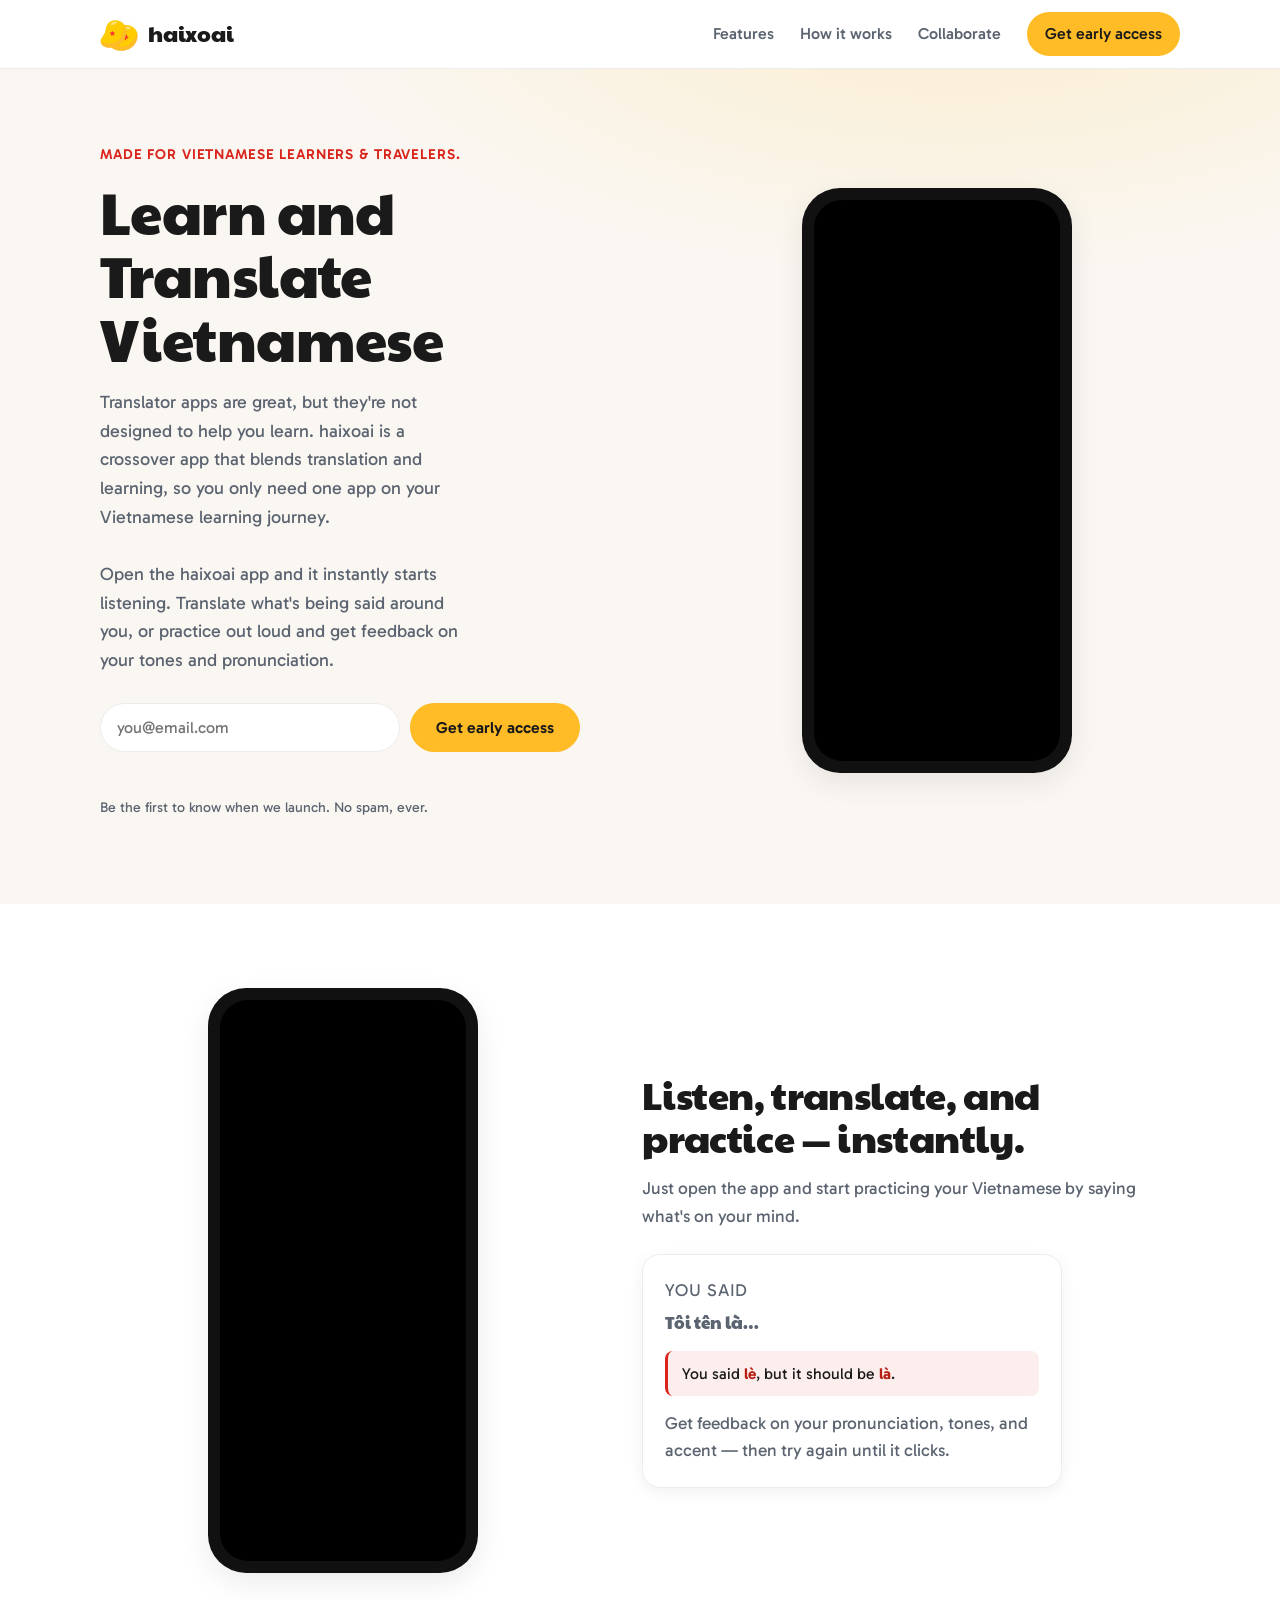
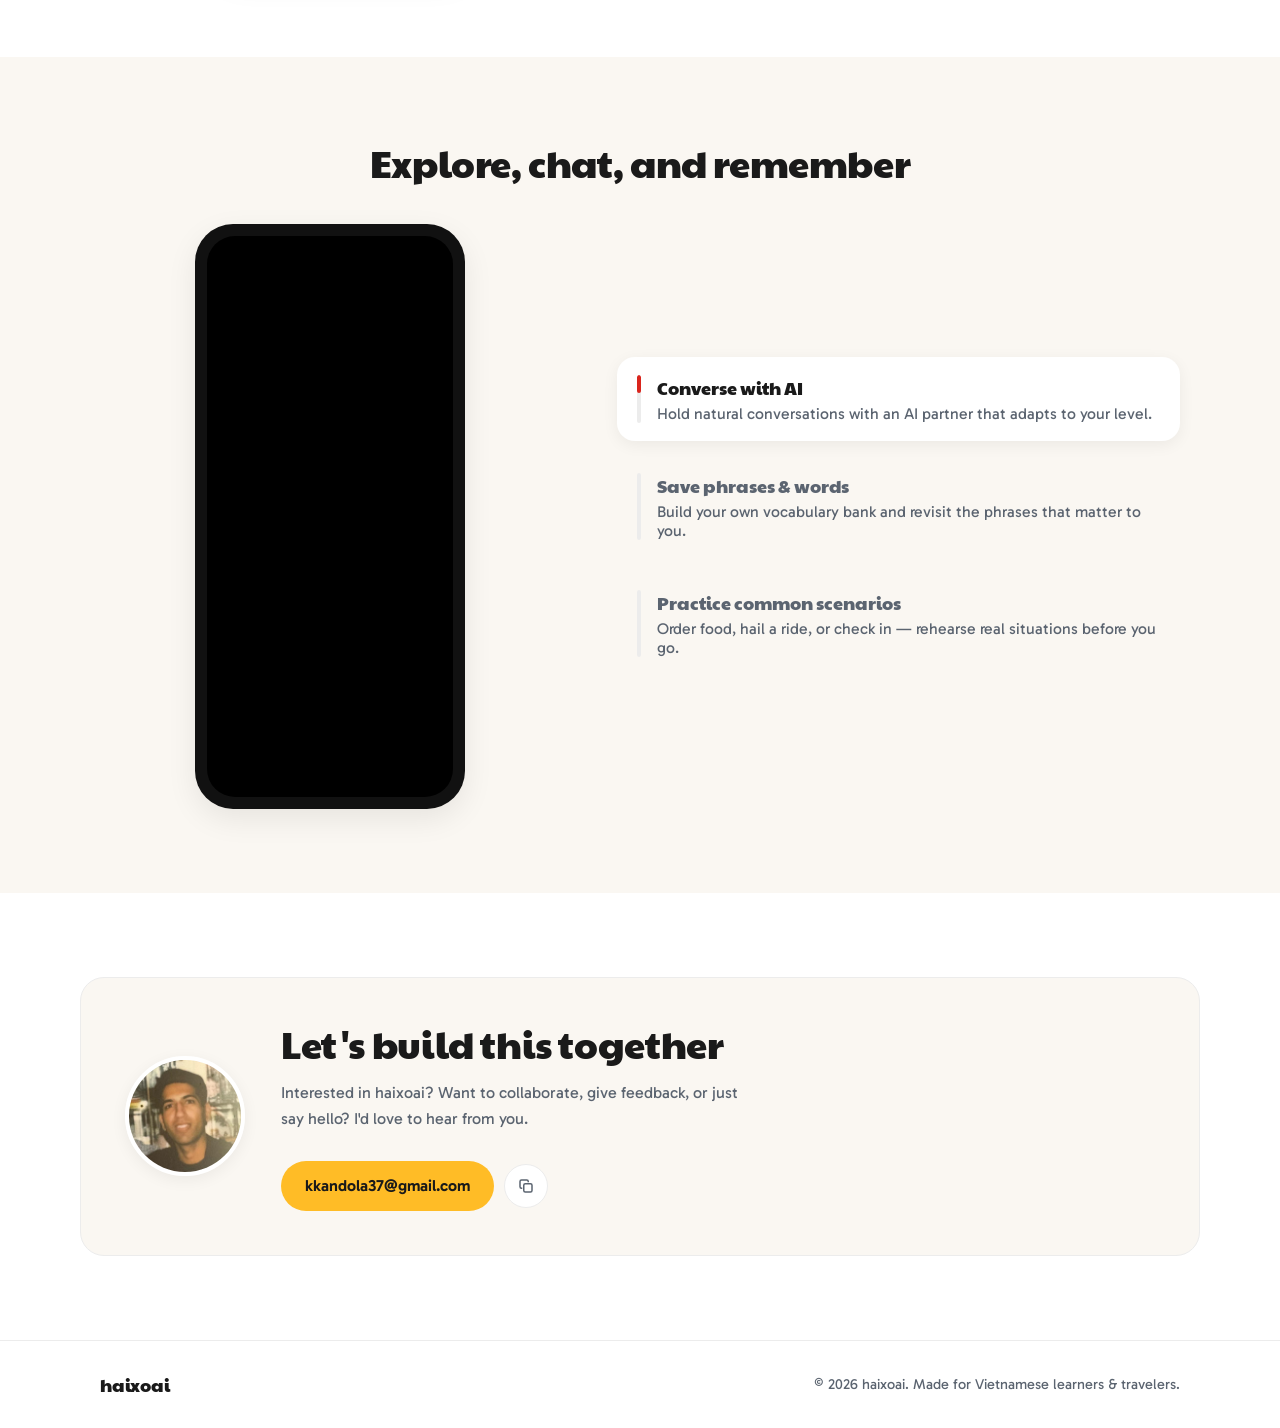
==== index.html @ cbb2f299 "small improvements" ====
<!DOCTYPE html>
<html lang="en">
<head>
  <meta charset="UTF-8" />
  <meta name="viewport" content="width=device-width, initial-scale=1.0" />
  <title>haixoai — Speak Vietnamese with confidence</title>
  <meta name="description" content="haixoai is a translator and language learning app for English speakers learning Vietnamese and travelers to Vietnam. Translate in real time and practice your pronunciation." />

  <!-- Google Fonts: Paytone One (headers) + Gabarito (body) -->
  <link rel="preconnect" href="https://fonts.googleapis.com" />
  <link rel="preconnect" href="https://fonts.gstatic.com" crossorigin />
  <link href="https://fonts.googleapis.com/css2?family=Paytone+One&family=Gabarito:wght@400;500;600;700&display=swap" rel="stylesheet" />

  <link rel="stylesheet" href="styles.css" />
</head>
<body>

  <!-- ===== Header / Nav ===== -->
  <header class="site-header">
    <div class="container nav">
      <a class="brand" href="#top" aria-label="haixoai home">
        <img class="brand-logo" src="assets/haixoai-logo.png" alt="" width="38" height="38" />
        <span class="brand-name">haixoai</span>
      </a>
      <nav class="nav-links" aria-label="Primary">
        <a href="#features">Features</a>
        <a href="#how-it-works">How it works</a>
        <a href="#collaborate">Collaborate</a>
        <a class="nav-cta" href="#signup">Get early access</a>
      </nav>
    </div>
  </header>

  <main id="top">

    <!-- ===== Hero / Before the fold ===== -->
    <section class="hero">
      <div class="container hero-grid">
        <div class="hero-copy">
          <p class="eyebrow">Made for Vietnamese learners &amp; travelers.</p>
          <h1 class="hero-title">Learn and Translate Vietnamese</h1>
          <p class="hero-sub">
            Translator apps are great, but they're not designed to help you learn.
            haixoai is a crossover app that blends translation and learning,
            so you only need one app on your Vietnamese
            learning journey.
            <br>
            <br>
            Open the haixoai app and it instantly starts listening. Translate what's
            being said around you, or practice out loud and get feedback
            on your tones and pronunciation.
          </p>

          <!-- Email collection (before the fold) -->
          <form id="signup" class="signup-form" novalidate>
            <label class="sr-only" for="email">Email address</label>
            <input
              type="email"
              id="email"
              name="email"
              inputmode="email"
              autocomplete="email"
              placeholder="you@email.com"
              required
            />
            <button type="submit">Get early access</button>
            <p class="form-msg" role="status" aria-live="polite"></p>
          </form>
          <p class="hero-note">Be the first to know when we launch. No spam, ever.</p>
        </div>

        <div class="hero-visual">
          <div class="phone-frame">
            <div class="phone-screen">
              <video
                class="phone-media"
                src="assets/floating-mangoes-home.mov"
                autoplay
                muted
                loop
                playsinline
                aria-label="haixoai home screen with floating mangoes"
              ></video>
            </div>
          </div>
        </div>
      </div>
    </section>

    <!-- ===== How it works (listen + practice) ===== -->
    <section id="how-it-works" class="how">
      <div class="container how-grid">
        <div class="how-visual">
          <div class="phone-frame">
            <div class="phone-screen">
              <video
                class="phone-media"
                src="assets/core-loop-haixoai.mp4"
                autoplay
                muted
                loop
                playsinline
                data-playback-rate="2.5"
                aria-label="haixoai core loop showing listen, translate, and practice"
              ></video>
            </div>
          </div>
        </div>
        <div class="how-copy">
          <h2 class="section-title">Listen, translate, and practice — instantly.</h2>
          <p>
            Just open the app and start practicing your Vietnamese by saying
            what's on your mind.
          </p>

          <!-- Practice / feedback card -->
          <div class="feedback-card">
            <p class="feedback-label">You said</p>
            <p class="feedback-said">Tôi tên là…</p>
            <div class="feedback-note">
              You said <strong>lè</strong>, but it should be <strong>là</strong>.
            </div>
            <p class="feedback-help">
              Get feedback on your pronunciation, tones, and accent — then try
              again until it clicks.
            </p>
          </div>
        </div>
      </div>
    </section>

    <!-- ===== Feature carousel (auto-loops 3 features) ===== -->
    <section id="features" class="features">
      <div class="container">
        <h2 class="section-title center">Explore, chat, and remember</h2>

        <div class="features-grid">
          <!-- GIF stage -->
          <div class="feature-stage">
            <div class="phone-frame">
              <div class="phone-screen">
                <video
                  class="phone-media"
                  src="assets/ai-chat-hai-xoai.mp4"
                  autoplay
                  muted
                  loop
                  playsinline
                  aria-label="AI conversation practice in haixoai"
                ></video>
              </div>
            </div>
          </div>

          <!-- Descriptions list -->
          <ul class="feature-list" role="tablist" aria-label="App features">
            <li class="feature-item is-active" data-index="0">
              <button type="button" class="feature-btn" role="tab" aria-selected="true">
                <span class="feature-progress" aria-hidden="true"><span class="feature-progress-fill"></span></span>
                <span class="feature-text">
                  <span class="feature-name">Converse with AI</span>
                  <span class="feature-desc">Hold natural conversations with an AI partner that adapts to your level.</span>
                </span>
              </button>
            </li>
            <li class="feature-item" data-index="1">
              <button type="button" class="feature-btn" role="tab" aria-selected="false">
                <span class="feature-progress" aria-hidden="true"><span class="feature-progress-fill"></span></span>
                <span class="feature-text">
                  <span class="feature-name">Save phrases &amp; words</span>
                  <span class="feature-desc">Build your own vocabulary bank and revisit the phrases that matter to you.</span>
                </span>
              </button>
            </li>
            <li class="feature-item" data-index="2">
              <button type="button" class="feature-btn" role="tab" aria-selected="false">
                <span class="feature-progress" aria-hidden="true"><span class="feature-progress-fill"></span></span>
                <span class="feature-text">
                  <span class="feature-name">Practice common scenarios</span>
                  <span class="feature-desc">Order food, hail a ride, or check in — rehearse real situations before you go.</span>
                </span>
              </button>
            </li>
          </ul>
        </div>
      </div>
    </section>

    <!-- ===== Collaborate ===== -->
    <section id="collaborate" class="collaborate">
      <div class="container collaborate-card">
        <div class="collaborate-photo">
          <img src="assets/kenny-profile.png" alt="Kenny Kandola" width="120" height="120" />
        </div>
        <div class="collaborate-copy">
          <h2 class="section-title">Let's build this together</h2>
          <p>
            Interested in haixoai? Want to collaborate, give feedback, or just
            say hello? I'd love to hear from you.
          </p>
          <div class="email-row">
            <a class="email-btn" href="mailto:kkandola37@gmail.com">kkandola37@gmail.com</a>
            <div class="copy-email-wrap">
              <span class="copy-tooltip" role="status" aria-live="polite">Email copied</span>
              <button
                type="button"
                class="copy-email-btn"
                aria-label="Copy email address"
                data-copy="kkandola37@gmail.com"
              >
                <svg width="18" height="18" viewBox="0 0 24 24" fill="none" aria-hidden="true">
                  <rect x="9" y="9" width="11" height="11" rx="2" stroke="currentColor" stroke-width="2"/>
                  <path d="M7 15H6a2 2 0 0 1-2-2V6a2 2 0 0 1 2-2h7a2 2 0 0 1 2 2v1" stroke="currentColor" stroke-width="2"/>
                </svg>
              </button>
            </div>
          </div>
        </div>
      </div>
    </section>

  </main>

  <!-- ===== Footer ===== -->
  <footer class="site-footer">
    <div class="container footer-inner">
      <span class="brand-name small">haixoai</span>
      <p>&copy; <span id="year"></span> haixoai. Made for Vietnamese learners &amp; travelers.</p>
    </div>
  </footer>

  <script src="app.js"></script>
</body>
</html>
---- styles.css ----
/* ===== Design tokens ===== */
:root {
  --yellow: #ffbc26;       /* primary */
  --yellow-dark: #e6a610;
  --red: #da251d;          /* secondary */
  --red-dark: #b71f14;
  --ink: #1a1a1a;
  --slate: #5b6470;
  --bg: #ffffff;
  --bg-soft: #faf7f2;
  --card: #ffffff;
  --line: #ececec;
  --radius: 18px;
  --radius-sm: 12px;
  --shadow: 0 10px 30px rgba(0, 0, 0, 0.08);
  --shadow-soft: 0 4px 16px rgba(0, 0, 0, 0.06);
  --maxw: 1120px;
}

/* ===== Reset ===== */
*,
*::before,
*::after { box-sizing: border-box; }

html { scroll-behavior: smooth; }

body {
  margin: 0;
  font-family: "Gabarito", system-ui, -apple-system, "Segoe UI", sans-serif;
  color: var(--ink);
  background: var(--bg);
  line-height: 1.6;
  -webkit-font-smoothing: antialiased;
}

h1, h2, h3, .brand-name {
  font-family: "Paytone One", "Gabarito", sans-serif;
  font-weight: 400;
  line-height: 1.1;
  letter-spacing: -0.01em;
}

img { max-width: 100%; display: block; }
a { color: inherit; text-decoration: none; }

.container {
  width: 100%;
  max-width: var(--maxw);
  margin: 0 auto;
  padding: 0 20px;
}

.sr-only {
  position: absolute;
  width: 1px; height: 1px;
  padding: 0; margin: -1px;
  overflow: hidden; clip: rect(0,0,0,0);
  white-space: nowrap; border: 0;
}

.section-title {
  font-size: clamp(1.6rem, 3.5vw, 2.4rem);
  margin: 0 0 14px;
}
.section-title.center { text-align: center; margin-bottom: 40px; }

/* ===== Header ===== */
.site-header {
  position: sticky;
  top: 0;
  z-index: 50;
  background: rgba(255, 255, 255, 0.85);
  backdrop-filter: saturate(180%) blur(10px);
  border-bottom: 1px solid var(--line);
}
.nav {
  display: flex;
  align-items: center;
  justify-content: space-between;
  height: 68px;
}
.brand { display: flex; align-items: center; gap: 10px; }
.brand-name { font-size: 1.35rem; color: var(--ink); }
.brand-name.small { font-size: 1.1rem; }

.brand-logo {
  width: 38px;
  height: 38px;
  object-fit: contain;
  flex-shrink: 0;
}

.nav-links { display: flex; align-items: center; gap: 26px; }
.nav-links a { color: var(--slate); font-weight: 500; transition: color 0.15s; }
.nav-links a:hover { color: var(--ink); }
.nav-cta {
  background: var(--yellow);
  color: var(--ink) !important;
  padding: 9px 18px;
  border-radius: 999px;
  font-weight: 600;
}
.nav-cta:hover { background: var(--yellow-dark); }

/* ===== Hero ===== */
.hero {
  background:
    radial-gradient(1100px 480px at 75% -10%, rgba(255, 188, 38, 0.18), transparent 60%),
    var(--bg-soft);
  padding: 72px 0 84px;
}
.hero-grid {
  display: grid;
  grid-template-columns: 1.05fr 0.95fr;
  gap: 56px;
  align-items: center;
}
.eyebrow {
  display: inline-block;
  margin: 0 0 14px;
  color: var(--red);
  font-weight: 600;
  font-size: 0.9rem;
  text-transform: uppercase;
  letter-spacing: 0.06em;
}
.hero-title { font-size: clamp(2.2rem, 5.2vw, 3.6rem); margin: 0 0 18px; }
.hero-sub { font-size: 1.12rem; color: var(--slate); margin: 0 0 28px; max-width: 36ch; }

/* Email form */
.signup-form {
  display: flex;
  flex-wrap: wrap;
  gap: 10px;
  max-width: 480px;
}
.signup-form input {
  flex: 1 1 220px;
  padding: 14px 16px;
  font-size: 1rem;
  font-family: inherit;
  border: 1.5px solid var(--line);
  border-radius: 999px;
  outline: none;
  transition: border-color 0.15s, box-shadow 0.15s;
  background: #fff;
}
.signup-form input:focus {
  border-color: var(--yellow);
  box-shadow: 0 0 0 4px rgba(255, 188, 38, 0.25);
}
.signup-form button {
  padding: 14px 26px;
  font-size: 1rem;
  font-family: inherit;
  font-weight: 600;
  color: var(--ink);
  background: var(--yellow);
  border: none;
  border-radius: 999px;
  cursor: pointer;
  transition: background 0.15s, transform 0.05s;
}
.signup-form button:hover { background: var(--yellow-dark); }
.signup-form button:active { transform: translateY(1px); }
.form-msg {
  flex: 1 1 100%;
  margin: 4px 4px 0;
  font-size: 0.92rem;
  min-height: 1.2em;
}
.form-msg.ok { color: #1c7c3a; }
.form-msg.err { color: var(--red); }
.hero-note { margin: 14px 0 0; font-size: 0.88rem; color: var(--slate); }

/* ===== Phone mockup ===== */
.hero-visual, .how-visual, .feature-stage { display: flex; justify-content: center; }
.phone-frame {
  width: 270px;
  aspect-ratio: 393 / 852;
  background: #111;
  border-radius: 38px;
  padding: 12px;
  box-shadow: var(--shadow);
  display: flex;
  flex-direction: column;
  overflow: hidden;
}
.phone-screen {
  flex: 1;
  min-height: 0;
  width: 100%;
  border-radius: 28px;
  overflow: hidden;
  position: relative;
  background: #000;
  display: flex;
  align-items: center;
  justify-content: center;
}
.phone-media {
  width: 100%;
  height: 100%;
  object-fit: contain;
  object-position: center;
  display: block;
  flex: 1;
  min-width: 0;
  min-height: 0;
}
.hero-visual .phone-screen {
  display: block;
}
.hero-visual .phone-media {
  position: absolute;
  inset: 0;
  flex: none;
  min-width: auto;
  min-height: auto;
  object-fit: cover;
  object-position: center;
}
.media-placeholder {
  width: 100%;
  height: 100%;
  border-radius: 28px;
  display: grid;
  place-items: center;
  color: #fff;
  font-weight: 600;
  letter-spacing: 0.04em;
  text-transform: uppercase;
  font-size: 0.8rem;
  background:
    repeating-linear-gradient(45deg, rgba(255,255,255,0.10) 0 12px, transparent 12px 24px),
    linear-gradient(160deg, var(--yellow), var(--red));
}
.phone-screen .media-placeholder {
  position: absolute;
  inset: 0;
}

/* ===== How it works ===== */
.how { padding: 84px 0; }
.how-grid {
  display: grid;
  grid-template-columns: 0.95fr 1.05fr;
  gap: 56px;
  align-items: center;
}
.how-copy p { color: var(--slate); font-size: 1.08rem; }

.feedback-card {
  margin-top: 24px;
  background: var(--card);
  border: 1px solid var(--line);
  border-radius: var(--radius);
  padding: 22px;
  box-shadow: var(--shadow-soft);
  max-width: 420px;
}
.feedback-label { margin: 0; font-size: 0.85rem; color: var(--slate); text-transform: uppercase; letter-spacing: 0.05em; }
.feedback-said {
  font-family: "Paytone One", sans-serif;
  font-size: 1.6rem;
  margin: 4px 0 14px;
}
.feedback-note {
  background: rgba(218, 37, 29, 0.08);
  border-left: 3px solid var(--red);
  border-radius: 8px;
  padding: 10px 14px;
  font-size: 0.98rem;
}
.feedback-note strong { color: var(--red-dark); }
.feedback-help { margin: 14px 0 0; font-size: 0.95rem; }

/* ===== Features carousel ===== */
.features { padding: 84px 0; background: var(--bg-soft); }
.features-grid {
  display: grid;
  grid-template-columns: 0.9fr 1.1fr;
  gap: 56px;
  align-items: center;
}
.feature-list { list-style: none; margin: 0; padding: 0; display: grid; gap: 14px; }
.feature-item { border-radius: var(--radius); transition: background 0.2s; }
.feature-item.is-active { background: var(--card); box-shadow: var(--shadow-soft); }

.feature-btn {
  display: flex;
  gap: 16px;
  width: 100%;
  text-align: left;
  background: none;
  border: none;
  padding: 18px 20px;
  cursor: pointer;
  font-family: inherit;
  align-items: stretch;
}
.feature-progress {
  flex: 0 0 4px;
  width: 4px;
  border-radius: 999px;
  background: var(--line);
  overflow: hidden;
  position: relative;
}
.feature-progress-fill {
  position: absolute;
  top: 0; left: 0; right: 0;
  height: 0%;
  background: var(--red);
  border-radius: 999px;
}
.is-active .feature-progress-fill { /* height animated via JS */ }

.feature-text { display: flex; flex-direction: column; gap: 4px; }
.feature-name {
  font-family: "Paytone One", sans-serif;
  font-size: 1.15rem;
  color: var(--slate);
  transition: color 0.2s;
}
.is-active .feature-name { color: var(--ink); }
.feature-desc { font-size: 0.98rem; color: var(--slate); }

/* ===== Collaborate ===== */
.collaborate { padding: 84px 0; }
.collaborate-card {
  display: flex;
  align-items: center;
  gap: 36px;
  background: var(--bg-soft);
  border: 1px solid var(--line);
  border-radius: 24px;
  padding: 44px;
}
.collaborate-photo img {
  width: 120px;
  height: 120px;
  border-radius: 50%;
  object-fit: cover;
  border: 4px solid #fff;
  box-shadow: var(--shadow-soft);
}
.collaborate-copy p { color: var(--slate); max-width: 52ch; }
.email-row {
  display: inline-flex;
  align-items: center;
  gap: 10px;
  margin-top: 14px;
  flex-wrap: wrap;
}
.email-btn {
  display: inline-block;
  background: var(--yellow);
  color: var(--ink);
  padding: 12px 24px;
  border-radius: 999px;
  font-weight: 600;
  transition: background 0.15s;
}
.email-btn:hover { background: var(--yellow-dark); }
.copy-email-wrap {
  position: relative;
  display: inline-flex;
}
.copy-email-btn {
  display: inline-flex;
  align-items: center;
  justify-content: center;
  width: 44px;
  height: 44px;
  padding: 0;
  border: 1.5px solid var(--line);
  border-radius: 50%;
  background: #fff;
  color: var(--slate);
  cursor: pointer;
  transition: color 0.15s, border-color 0.15s, background 0.15s;
}
.copy-email-btn:hover {
  color: var(--ink);
  border-color: var(--yellow);
  background: var(--bg-soft);
}
.copy-tooltip {
  position: absolute;
  bottom: calc(100% + 8px);
  left: 50%;
  transform: translateX(-50%) translateY(4px);
  padding: 6px 10px;
  border-radius: 8px;
  background: var(--ink);
  color: #fff;
  font-size: 0.78rem;
  font-weight: 600;
  white-space: nowrap;
  pointer-events: none;
  opacity: 0;
  visibility: hidden;
  transition: opacity 0.15s, transform 0.15s, visibility 0.15s;
}
.copy-tooltip.is-visible {
  opacity: 1;
  visibility: visible;
  transform: translateX(-50%) translateY(0);
}

/* ===== Footer ===== */
.site-footer { border-top: 1px solid var(--line); padding: 32px 0; }
.footer-inner {
  display: flex;
  align-items: center;
  justify-content: space-between;
  gap: 12px;
  flex-wrap: wrap;
}
.footer-inner p { margin: 0; color: var(--slate); font-size: 0.9rem; }

/* ===== Responsive ===== */
@media (max-width: 860px) {
  .nav-links a:not(.nav-cta) { display: none; }

  .hero { padding: 48px 0 56px; }
  .hero-grid,
  .how-grid,
  .features-grid { grid-template-columns: 1fr; gap: 40px; }

  .hero-copy { text-align: center; }
  .hero-sub { margin-left: auto; margin-right: auto; }
  .signup-form { margin: 0 auto; }
  .hero-visual { order: -1; }

  .how-visual { order: -1; }
  .feedback-card { margin-left: auto; margin-right: auto; }

  .collaborate-card { flex-direction: column; text-align: center; padding: 32px 22px; }
  .collaborate-copy p { margin-left: auto; margin-right: auto; }
  .email-row { justify-content: center; }
}

@media (max-width: 460px) {
  .phone-frame { width: 230px; }
  .signup-form button { flex: 1 1 100%; }
}

/* Respect reduced motion */
@media (prefers-reduced-motion: reduce) {
  html { scroll-behavior: auto; }
  .feature-progress-fill { transition: none !important; }
}
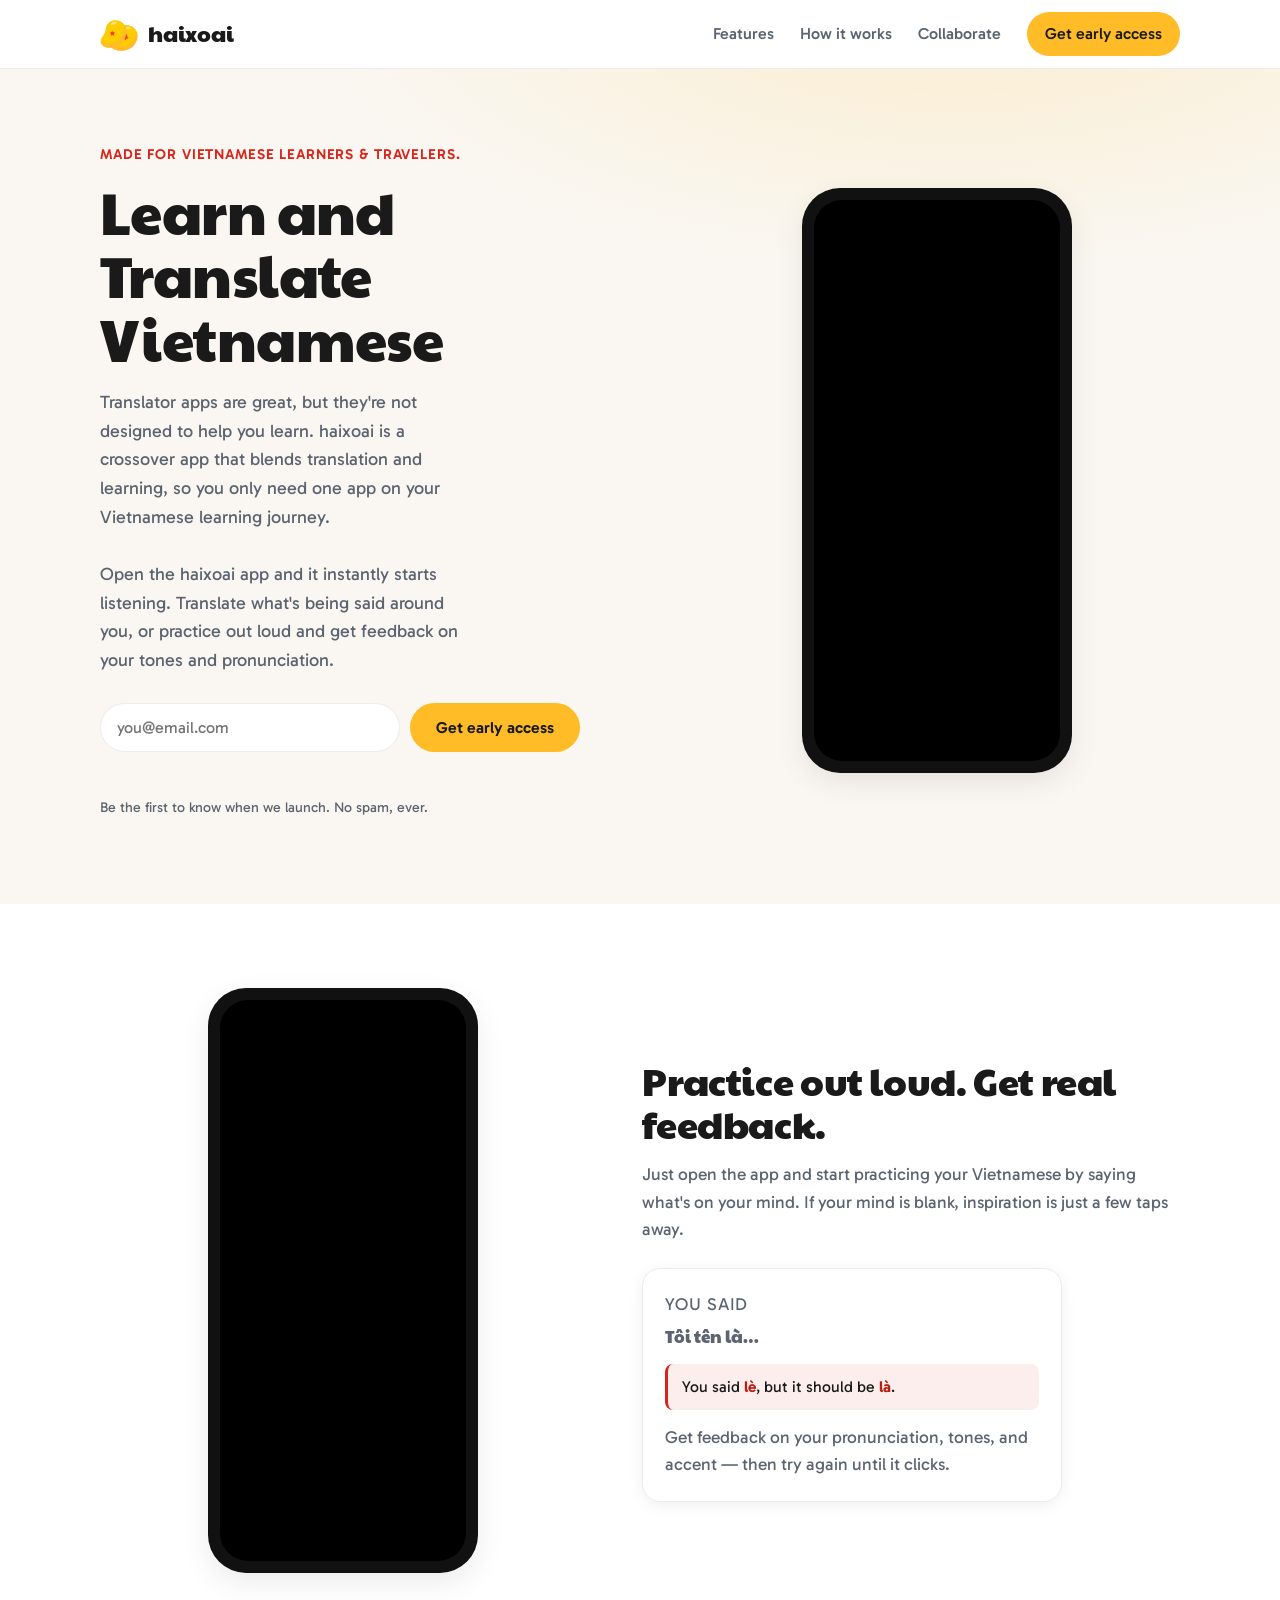
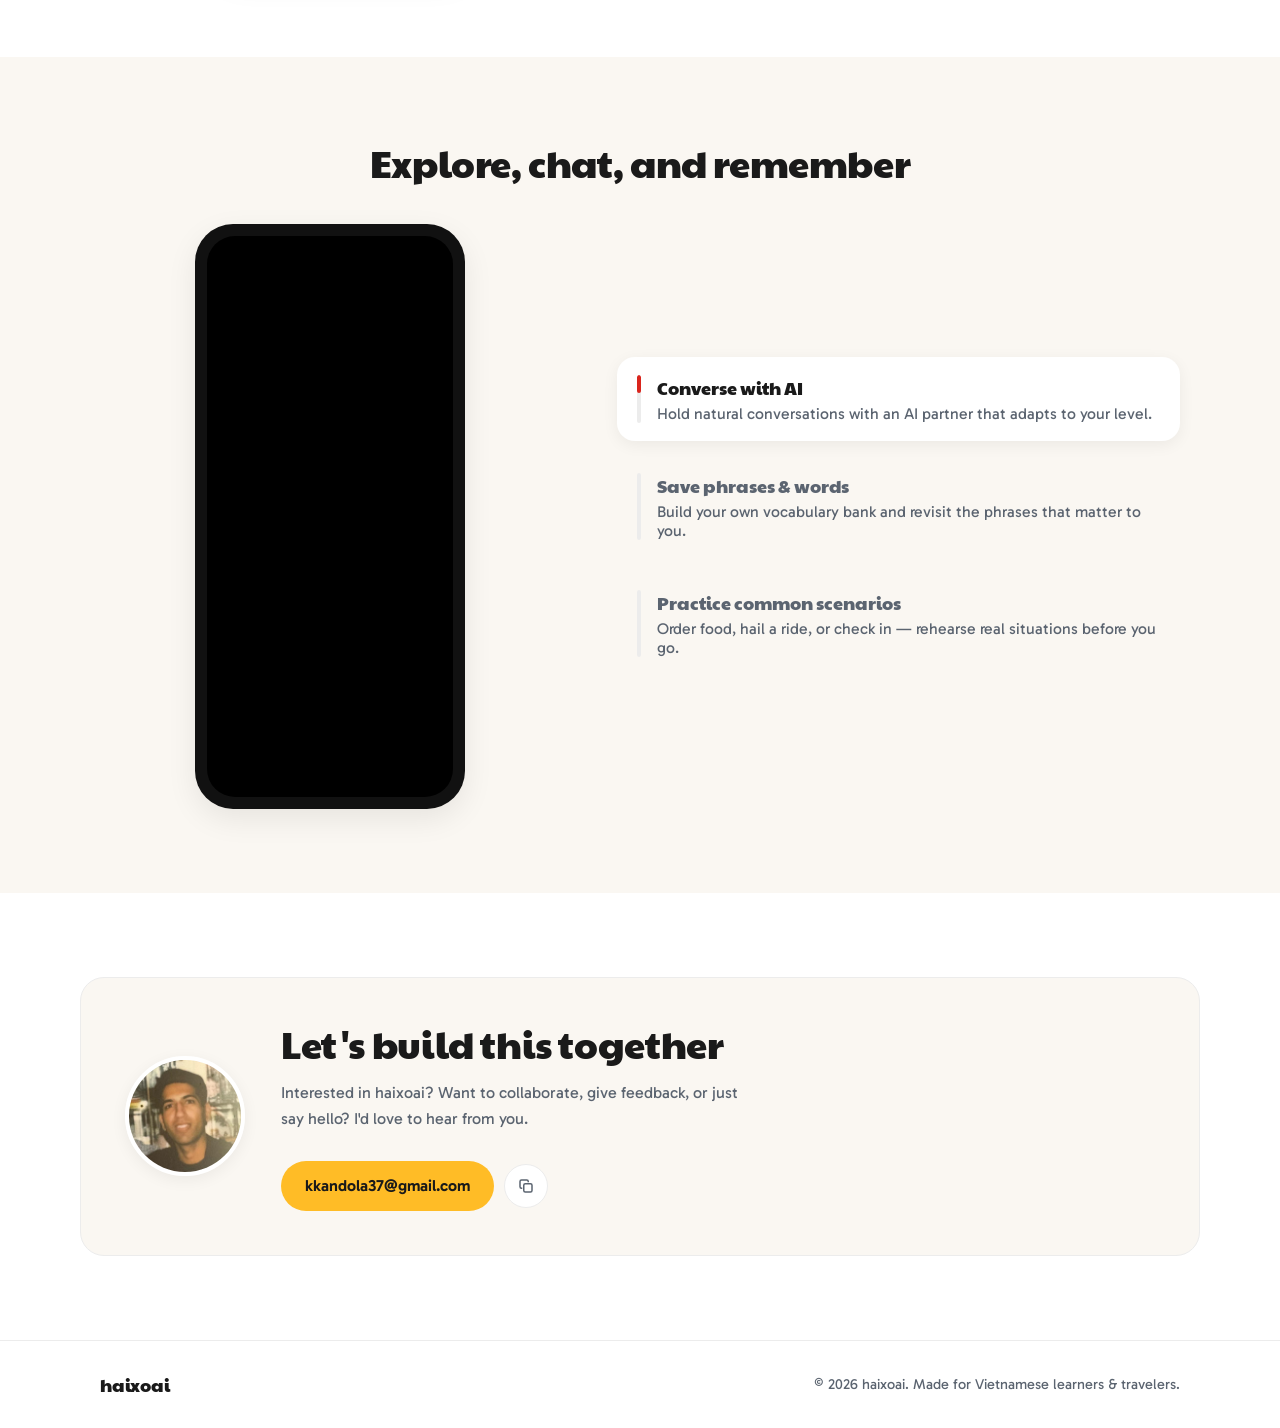
==== commit e89be0ba: "small improvements" ====
--- a/index.html
+++ b/index.html
@@ -107,10 +107,11 @@
           </div>
         </div>
         <div class="how-copy">
-          <h2 class="section-title">Listen, translate, and practice — instantly.</h2>
+          <h2 class="section-title">Practice out loud. Get real feedback.</h2>
           <p>
             Just open the app and start practicing your Vietnamese by saying
-            what's on your mind.
+            what's on your mind. If your mind is blank, inspiration is just
+            a few taps away.
           </p>
 
           <!-- Practice / feedback card -->
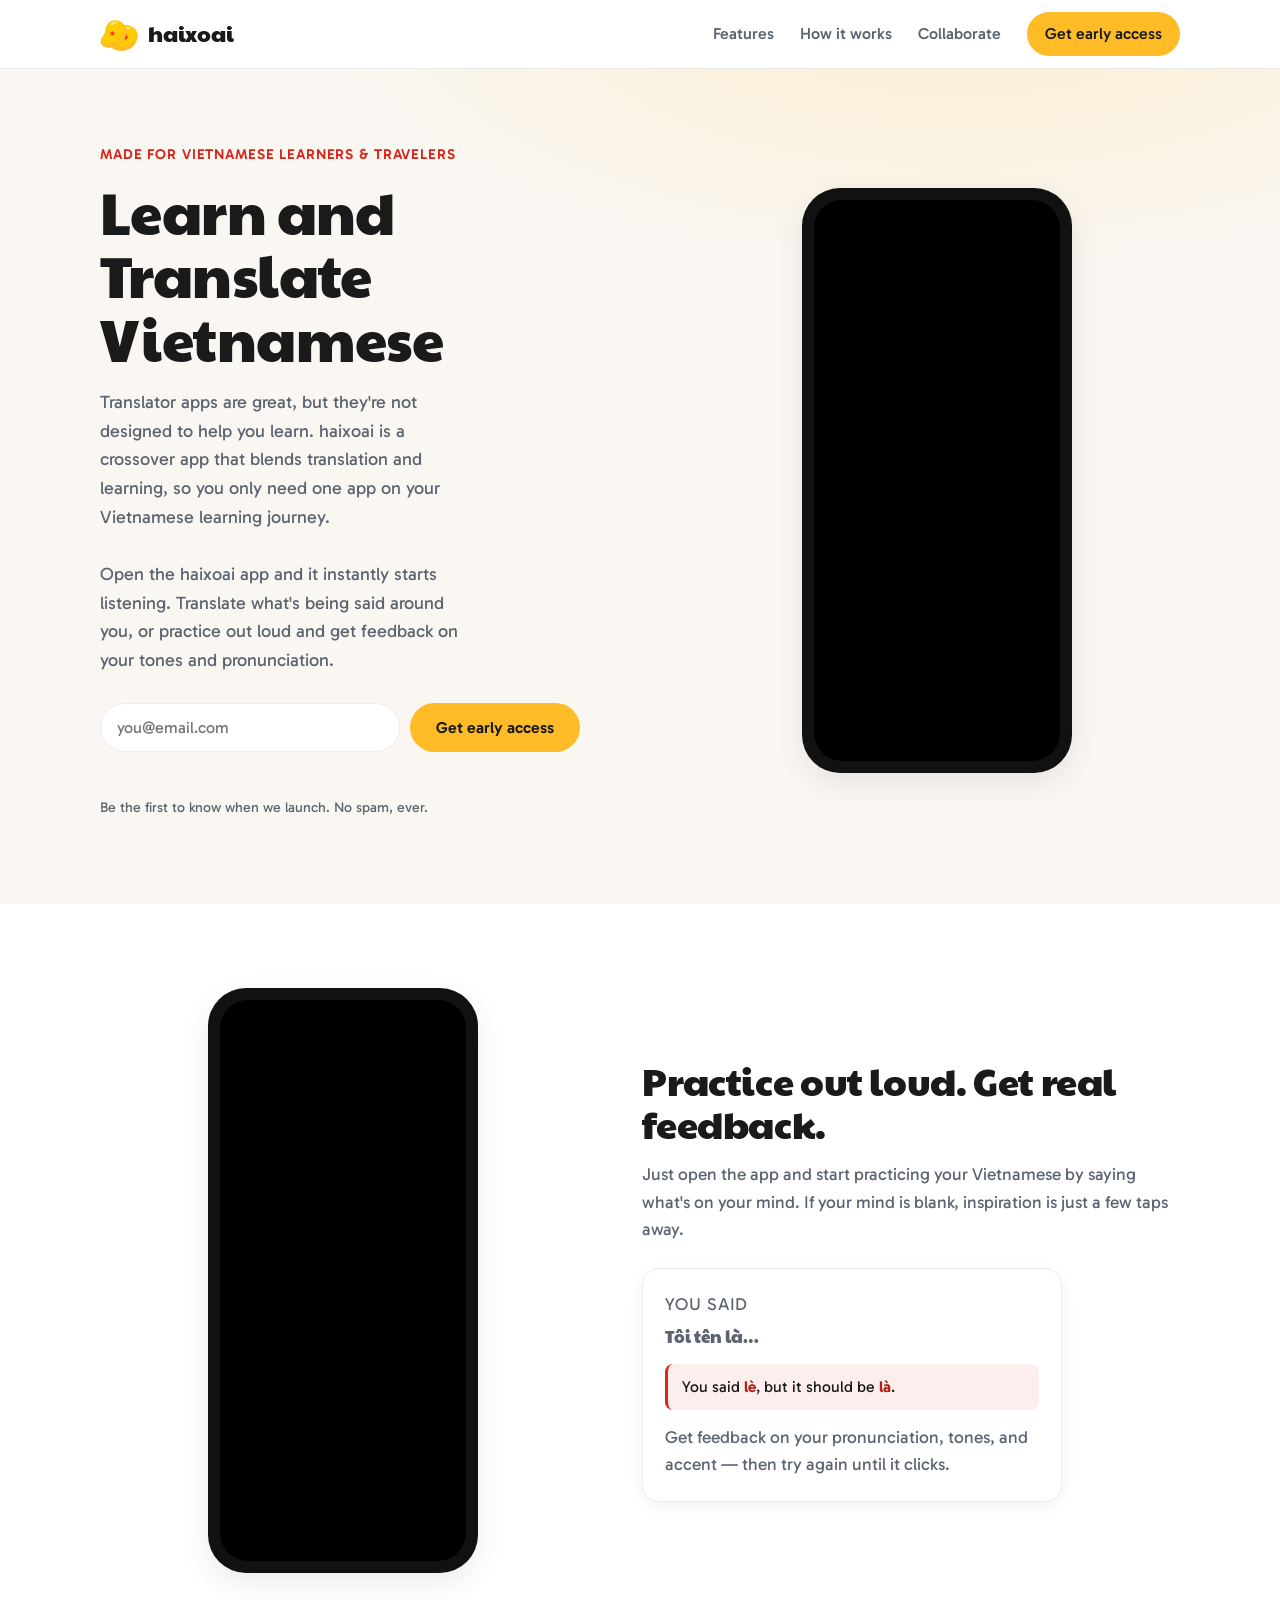
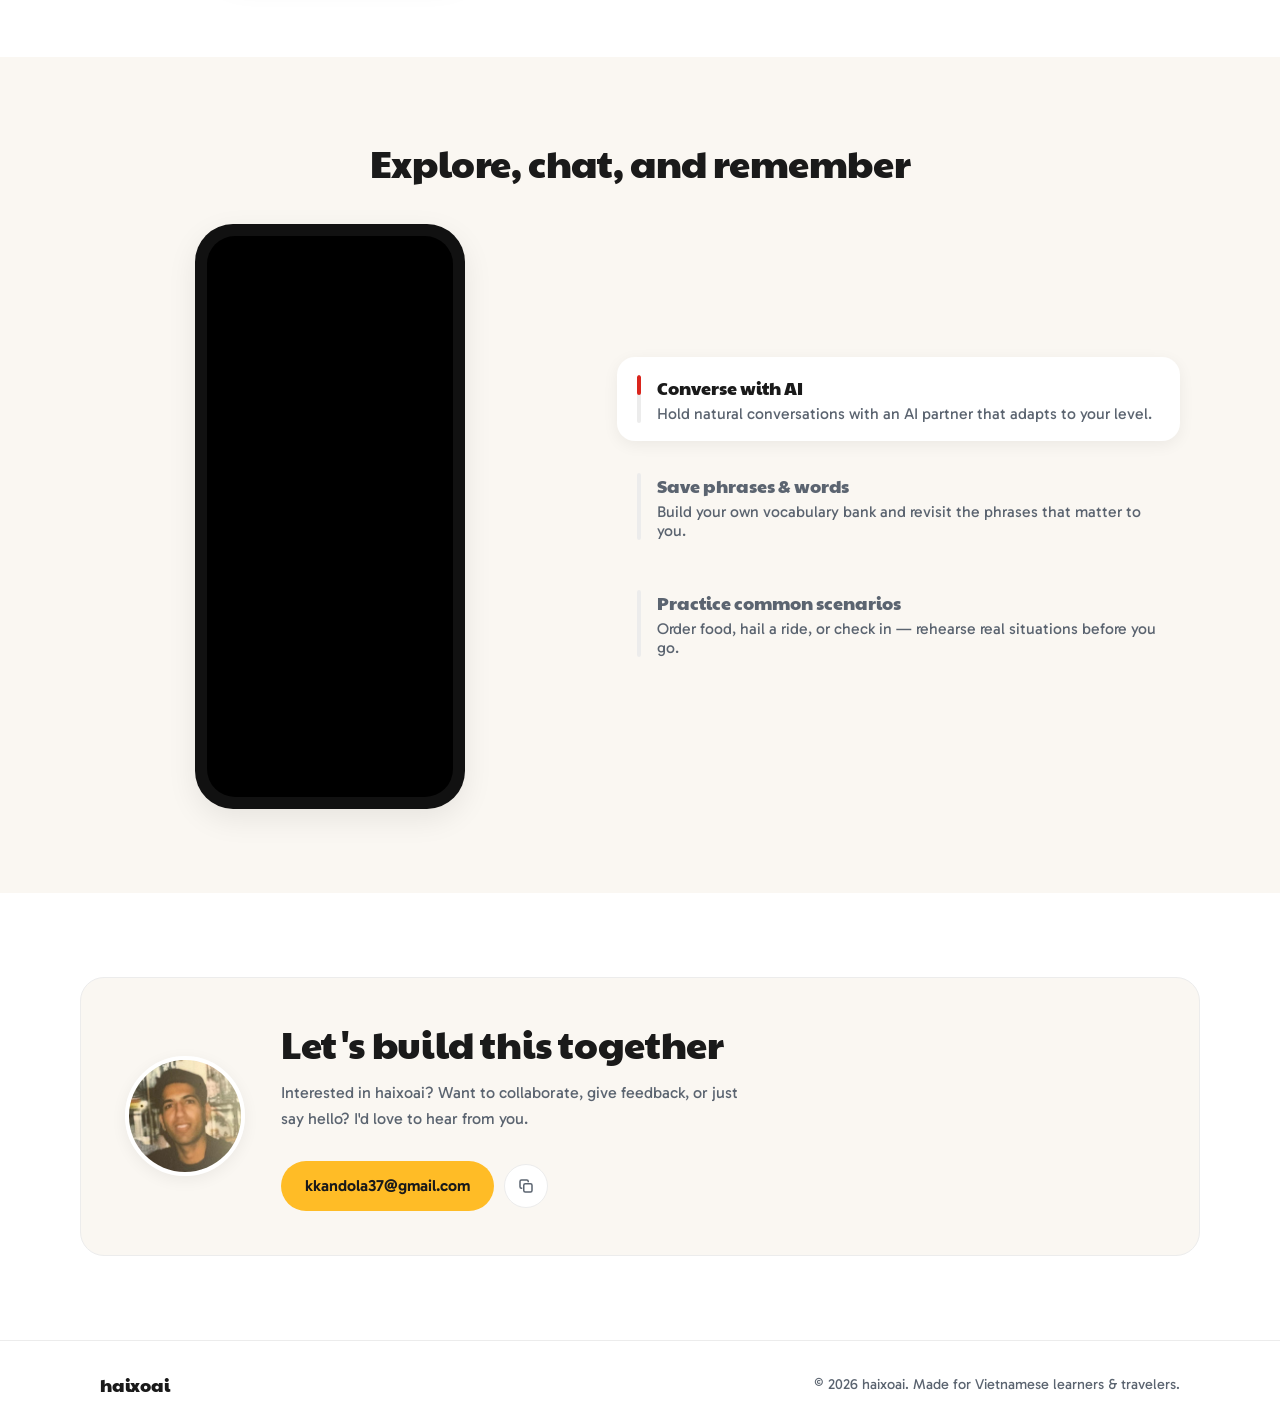
==== commit 5e967176: "small improvements" ====
--- a/index.html
+++ b/index.html
@@ -37,7 +37,7 @@
     <section class="hero">
       <div class="container hero-grid">
         <div class="hero-copy">
-          <p class="eyebrow">Made for Vietnamese learners &amp; travelers.</p>
+          <p class="eyebrow">Made for Vietnamese learners &amp; travelers</p>
           <h1 class="hero-title">Learn and Translate Vietnamese</h1>
           <p class="hero-sub">
             Translator apps are great, but they're not designed to help you learn.
@@ -74,12 +74,13 @@
             <div class="phone-screen">
               <video
                 class="phone-media"
-                src="assets/floating-mangoes-home.mov"
+                src="assets/core-loop-haixoai.mp4"
                 autoplay
                 muted
                 loop
                 playsinline
-                aria-label="haixoai home screen with floating mangoes"
+                data-playback-rate="2.5"
+                aria-label="haixoai core loop showing listen, translate, and practice"
               ></video>
             </div>
           </div>
@@ -95,13 +96,12 @@
             <div class="phone-screen">
               <video
                 class="phone-media"
-                src="assets/core-loop-haixoai.mp4"
+                src="assets/floating-mangoes-home.mov"
                 autoplay
                 muted
                 loop
                 playsinline
-                data-playback-rate="2.5"
-                aria-label="haixoai core loop showing listen, translate, and practice"
+                aria-label="haixoai home screen with floating mangoes"
               ></video>
             </div>
           </div>
--- a/styles.css
+++ b/styles.css
@@ -208,10 +208,10 @@
   min-width: 0;
   min-height: 0;
 }
-.hero-visual .phone-screen {
+.how-visual .phone-screen {
   display: block;
 }
-.hero-visual .phone-media {
+.how-visual .phone-media {
   position: absolute;
   inset: 0;
   flex: none;
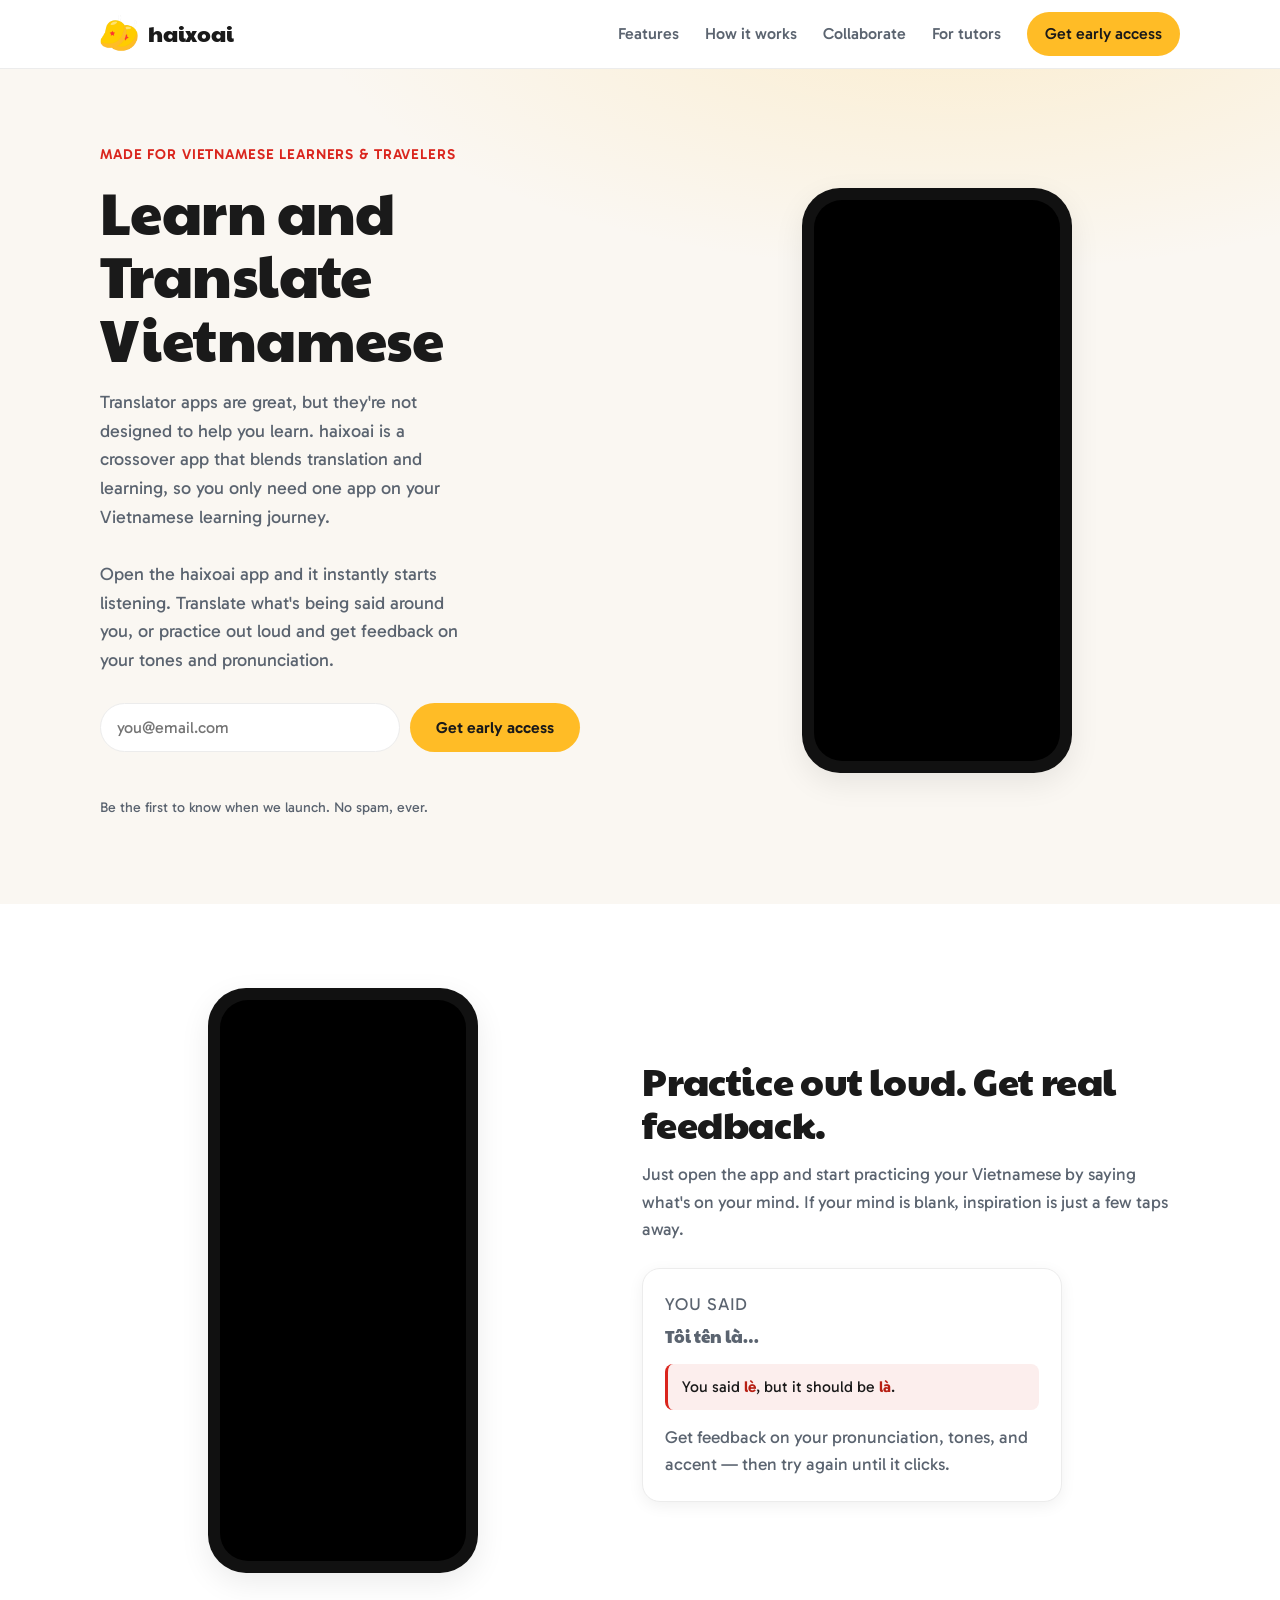
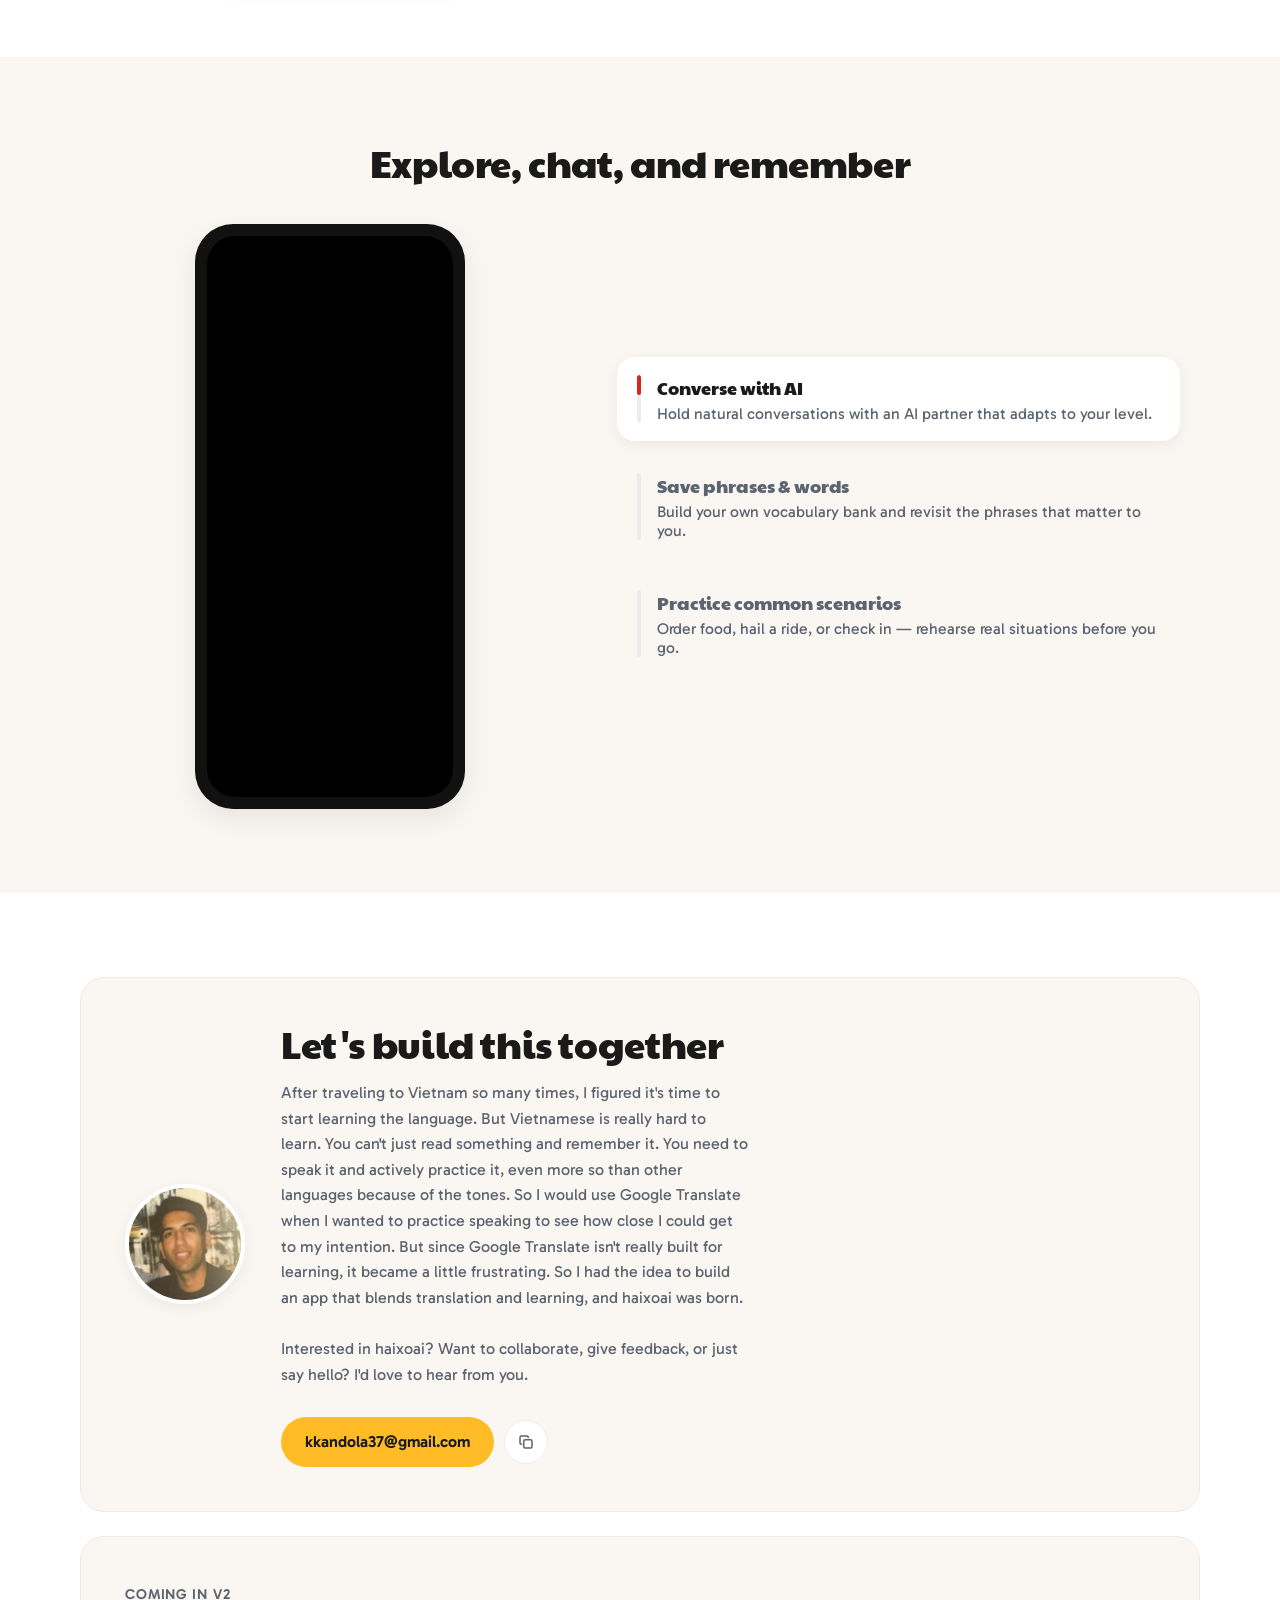
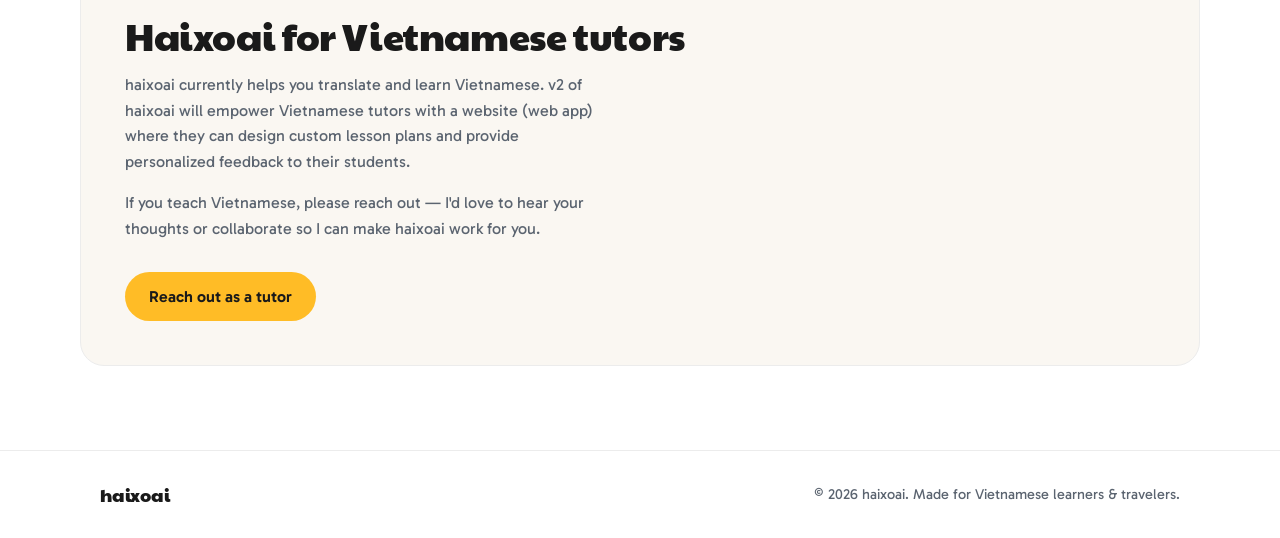
==== commit 9f5057cd: "small improvements" ====
--- a/index.html
+++ b/index.html
@@ -26,6 +26,7 @@
         <a href="#features">Features</a>
         <a href="#how-it-works">How it works</a>
         <a href="#collaborate">Collaborate</a>
+        <a href="#tutors">For tutors</a>
         <a class="nav-cta" href="#signup">Get early access</a>
       </nav>
     </div>
@@ -196,8 +197,19 @@
         <div class="collaborate-copy">
           <h2 class="section-title">Let's build this together</h2>
           <p>
+            After traveling to Vietnam so many times, I figured it's time to start
+            learning the language. But Vietnamese is really hard to learn. You can't
+            just read something and remember it. You need to speak it and actively practice it,
+            even more so than other languages because of the tones. So I would use
+            Google Translate when I wanted to practice speaking to see how close I could
+            get to my intention. But since Google Translate isn't really built for
+            learning, it became a little frustrating. So I had the idea to build an app
+            that blends translation and learning, and haixoai was born.
+
+            <br><br>
             Interested in haixoai? Want to collaborate, give feedback, or just
             say hello? I'd love to hear from you.
+
           </p>
           <div class="email-row">
             <a class="email-btn" href="mailto:kkandola37@gmail.com">kkandola37@gmail.com</a>
@@ -220,6 +232,31 @@
       </div>
     </section>
 
+    <!-- ===== Tutors / v2 ===== -->
+    <section id="tutors" class="tutors">
+      <div class="container collaborate-card">
+        <div class="collaborate-copy">
+          <p class="eyebrow">Coming in v2</p>
+          <h2 class="section-title">Haixoai for Vietnamese tutors</h2>
+          <p>
+            haixoai currently helps you translate and learn Vietnamese. v2 of haixoai
+            will empower Vietnamese tutors with a website (web app) where they can design
+            custom lesson plans and provide personalized feedback to their students.
+          </p>
+          <p>
+            If you teach Vietnamese, please reach out — I'd love to hear your thoughts
+            or collaborate so I can make haixoai work for you.
+          </p>
+          <div class="email-row">
+            <a
+              class="email-btn"
+              href="mailto:kkandola37@gmail.com?subject=haixoai%20v2%20%E2%80%94%20Vietnamese%20tutor"
+            >Reach out as a tutor</a>
+          </div>
+        </div>
+      </div>
+    </section>
+
   </main>
 
   <!-- ===== Footer ===== -->
--- a/styles.css
+++ b/styles.css
@@ -326,8 +326,21 @@
 .is-active .feature-name { color: var(--ink); }
 .feature-desc { font-size: 0.98rem; color: var(--slate); }
 
+/* ===== Tutors / v2 ===== */
+.tutors {
+  padding: 0 0 84px;
+}
+.tutors .collaborate-card {
+  margin-top: -24px;
+}
+.tutors-photo img {
+  object-fit: contain;
+  background: #fff;
+  padding: 16px;
+}
+
 /* ===== Collaborate ===== */
-.collaborate { padding: 84px 0; }
+.collaborate { padding: 84px 0 48px; }
 .collaborate-card {
   display: flex;
   align-items: center;
@@ -346,6 +359,8 @@
   box-shadow: var(--shadow-soft);
 }
 .collaborate-copy p { color: var(--slate); max-width: 52ch; }
+.collaborate-copy p + p { margin-top: 14px; }
+.collaborate-copy .eyebrow { margin-bottom: 8px; }
 .email-row {
   display: inline-flex;
   align-items: center;
@@ -440,6 +455,7 @@
   .collaborate-card { flex-direction: column; text-align: center; padding: 32px 22px; }
   .collaborate-copy p { margin-left: auto; margin-right: auto; }
   .email-row { justify-content: center; }
+  .tutors .collaborate-card { margin-top: 0; }
 }
 
 @media (max-width: 460px) {
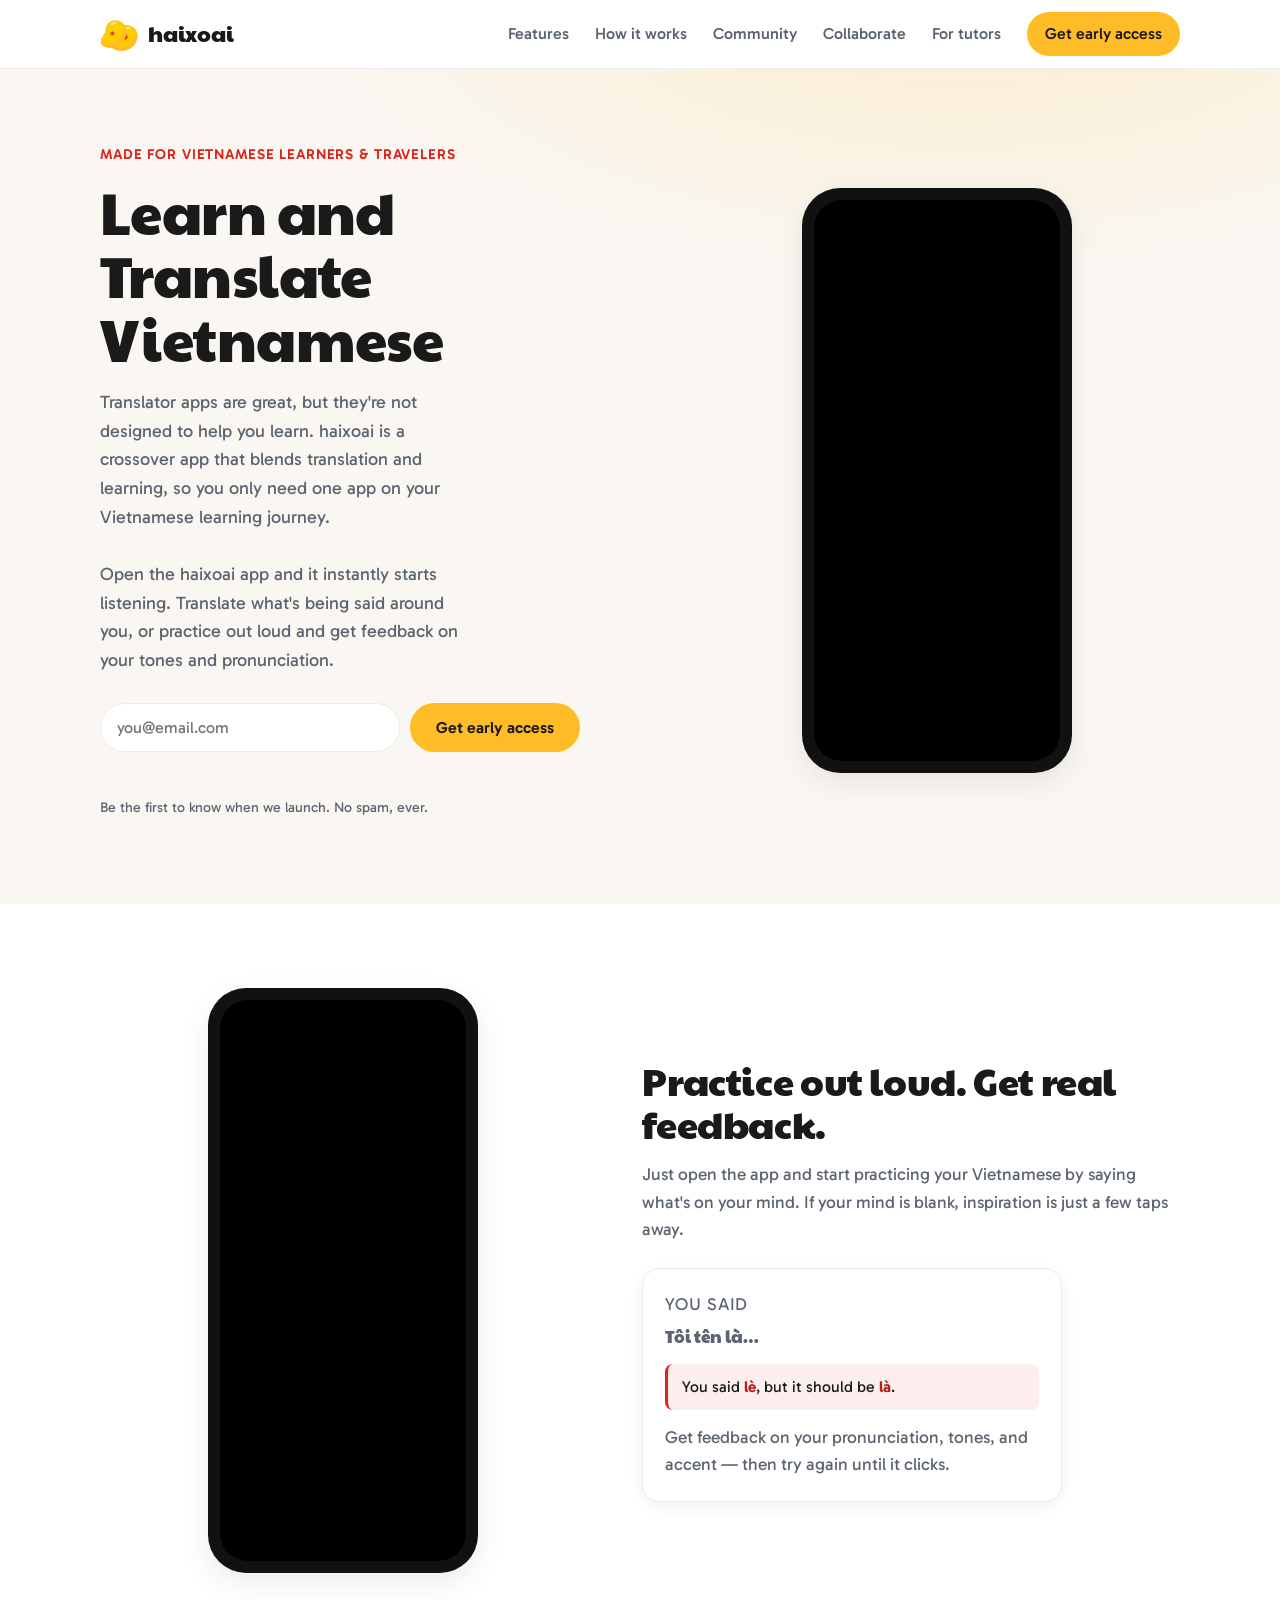
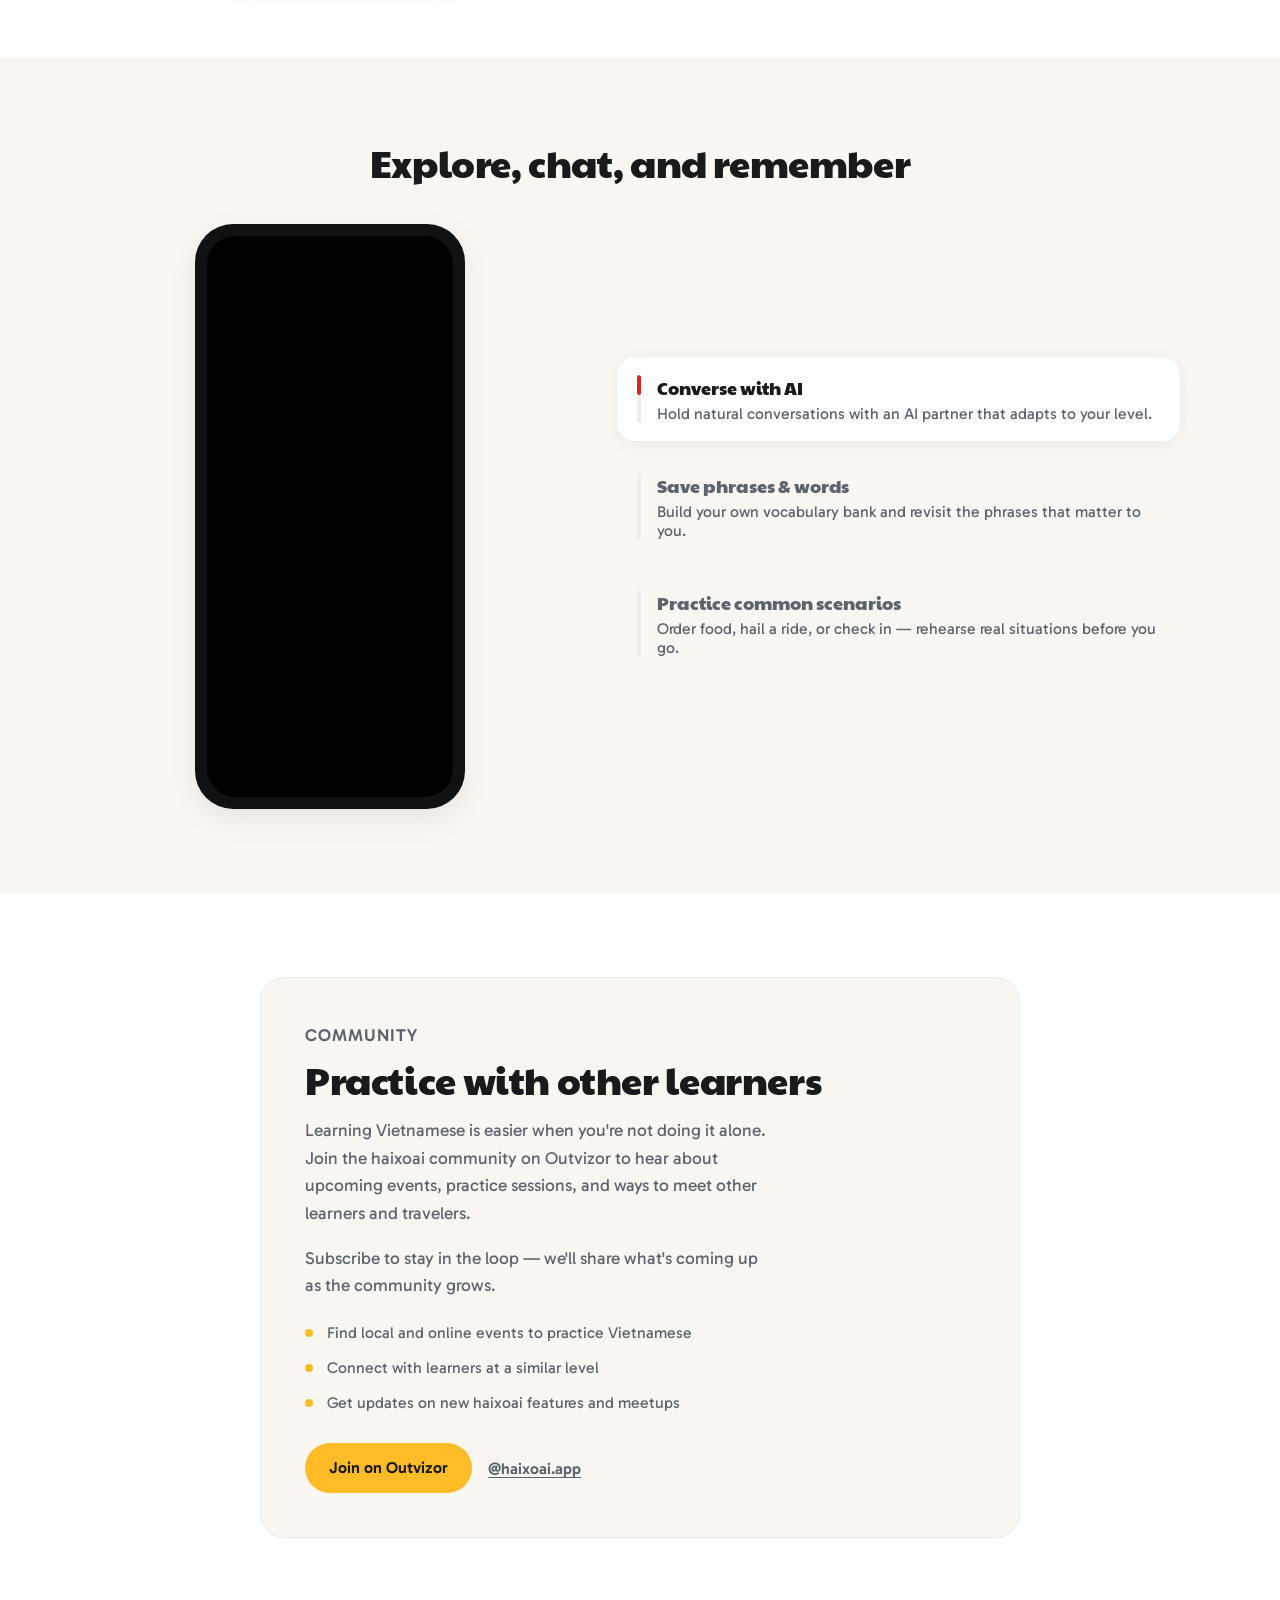
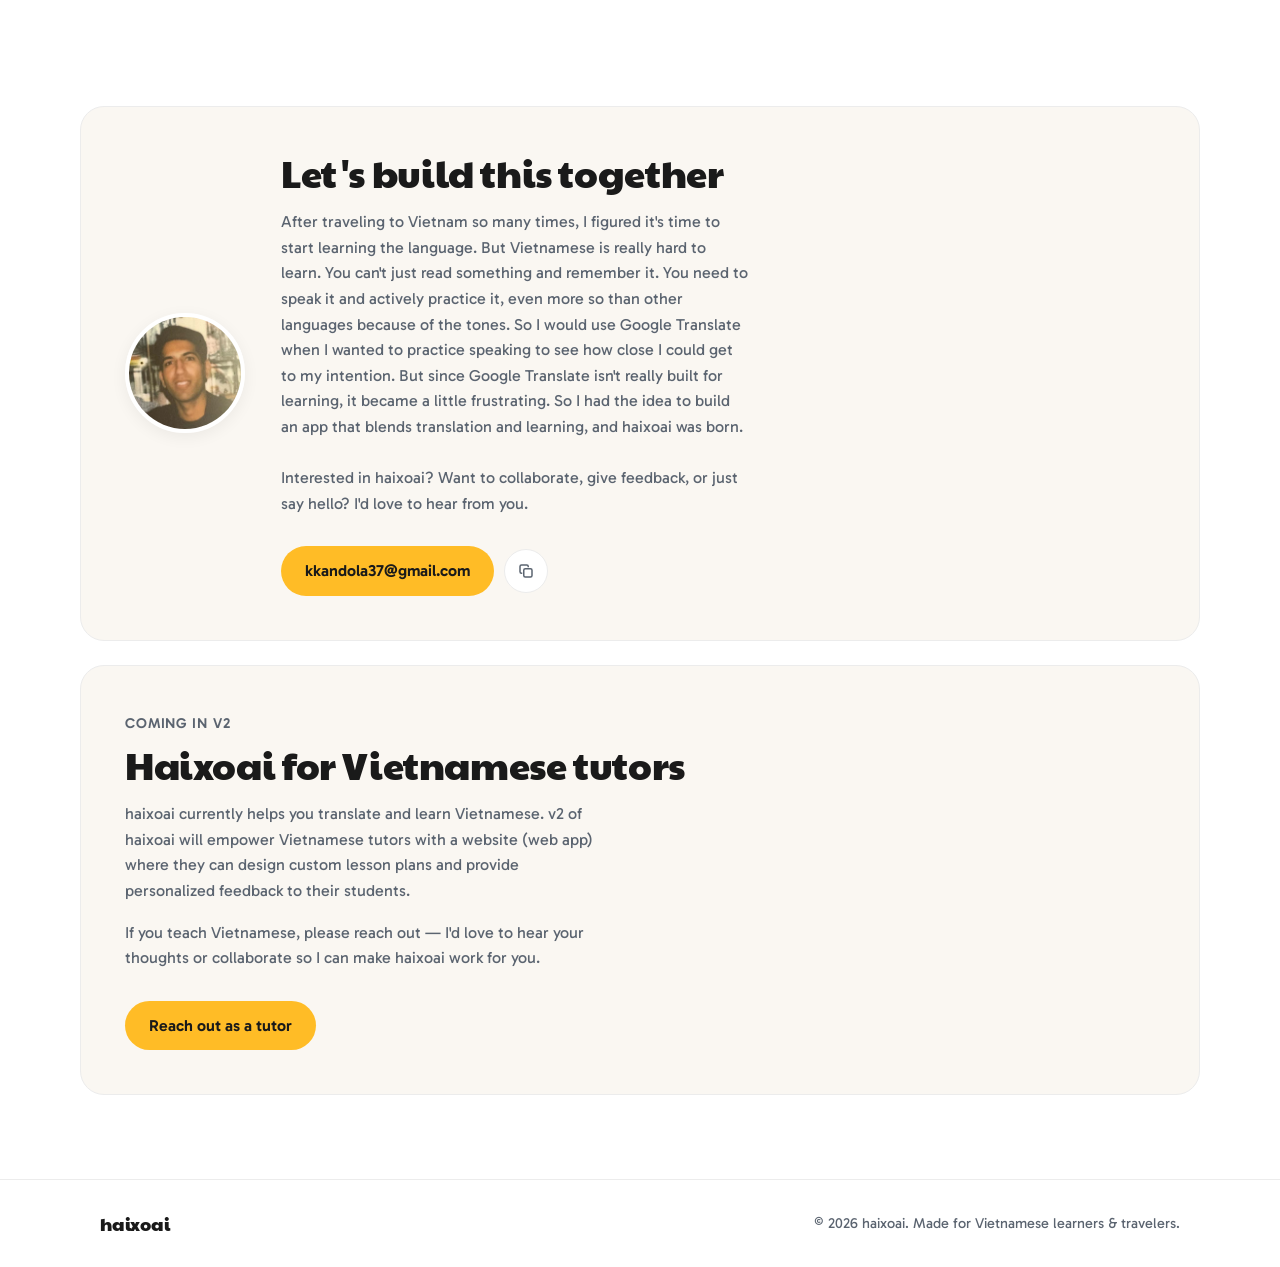
==== commit 4bef19b7: "small improvements" ====
--- a/index.html
+++ b/index.html
@@ -25,6 +25,7 @@
       <nav class="nav-links" aria-label="Primary">
         <a href="#features">Features</a>
         <a href="#how-it-works">How it works</a>
+        <a href="#community">Community</a>
         <a href="#collaborate">Collaborate</a>
         <a href="#tutors">For tutors</a>
         <a class="nav-cta" href="#signup">Get early access</a>
@@ -188,6 +189,44 @@
       </div>
     </section>
 
+    <!-- ===== Community ===== -->
+    <section id="community" class="community">
+      <div class="container community-card">
+        <div class="community-copy">
+          <p class="eyebrow">Community</p>
+          <h2 class="section-title">Practice with other learners</h2>
+          <p>
+            Learning Vietnamese is easier when you're not doing it alone. Join the
+            haixoai community on Outvizor to hear about upcoming events, practice
+            sessions, and ways to meet other learners and travelers.
+          </p>
+          <p>
+            Subscribe to stay in the loop — we'll share what's coming up as the
+            community grows.
+          </p>
+          <ul class="community-list">
+            <li>Find local and online events to practice Vietnamese</li>
+            <li>Connect with learners at a similar level</li>
+            <li>Get updates on new haixoai features and meetups</li>
+          </ul>
+          <div class="community-actions">
+            <a
+              class="email-btn"
+              href="https://outvizor.com/creators/haixoai"
+              target="_blank"
+              rel="noopener noreferrer"
+            >Join on Outvizor</a>
+            <a
+              class="community-link"
+              href="https://www.instagram.com/haixoai.app/"
+              target="_blank"
+              rel="noopener noreferrer"
+            >@haixoai.app</a>
+          </div>
+        </div>
+      </div>
+    </section>
+
     <!-- ===== Collaborate ===== -->
     <section id="collaborate" class="collaborate">
       <div class="container collaborate-card">
--- a/styles.css
+++ b/styles.css
@@ -326,6 +326,71 @@
 .is-active .feature-name { color: var(--ink); }
 .feature-desc { font-size: 0.98rem; color: var(--slate); }
 
+/* ===== Community ===== */
+.community {
+  padding: 84px 0;
+}
+.community-card {
+  background: var(--bg-soft);
+  border: 1px solid var(--line);
+  border-radius: 24px;
+  padding: 44px;
+  max-width: 760px;
+  margin: 0 auto;
+}
+.community-copy .section-title {
+  margin-bottom: 14px;
+}
+.community-copy p {
+  color: var(--slate);
+  font-size: 1.08rem;
+  max-width: 52ch;
+}
+.community-copy .eyebrow {
+  margin-bottom: 8px;
+}
+.community-list {
+  list-style: none;
+  margin: 20px 0 28px;
+  padding: 0;
+  display: grid;
+  gap: 10px;
+  max-width: 52ch;
+}
+.community-list li {
+  position: relative;
+  padding-left: 22px;
+  color: var(--slate);
+  font-size: 0.98rem;
+}
+.community-list li::before {
+  content: "";
+  position: absolute;
+  left: 0;
+  top: 0.55em;
+  width: 8px;
+  height: 8px;
+  border-radius: 50%;
+  background: var(--yellow);
+}
+.community-actions {
+  display: flex;
+  flex-wrap: wrap;
+  align-items: center;
+  gap: 16px;
+}
+.community-link {
+  color: var(--slate);
+  font-weight: 600;
+  font-size: 0.98rem;
+  text-decoration: underline;
+  text-underline-offset: 3px;
+  transition: color 0.15s;
+}
+.community-link:hover {
+  color: var(--ink);
+}
+
 /* ===== Tutors / v2 ===== */
 .tutors {
   padding: 0 0 84px;
@@ -456,6 +521,8 @@
   .collaborate-copy p { margin-left: auto; margin-right: auto; }
   .email-row { justify-content: center; }
   .tutors .collaborate-card { margin-top: 0; }
+  .community-card { padding: 32px 22px; }
+  .community-actions { justify-content: center; }
 }
 
 @media (max-width: 460px) {
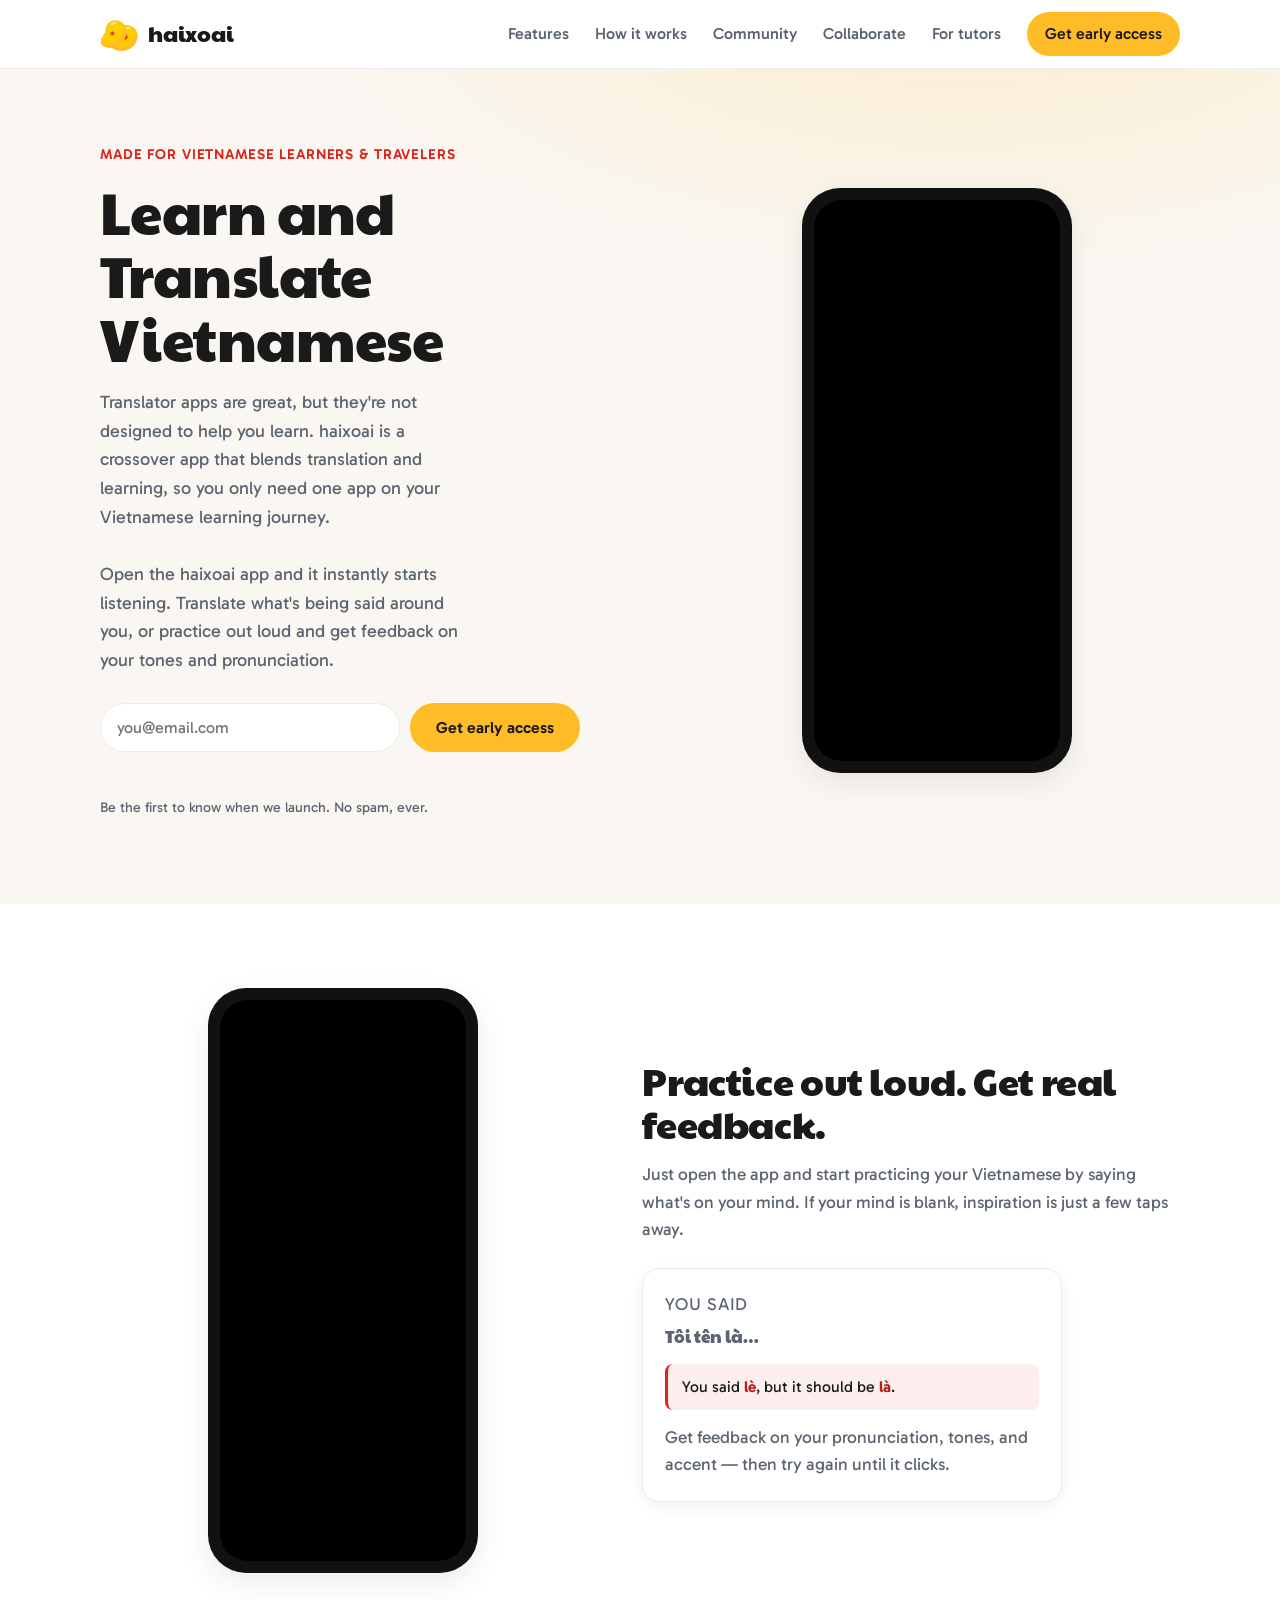
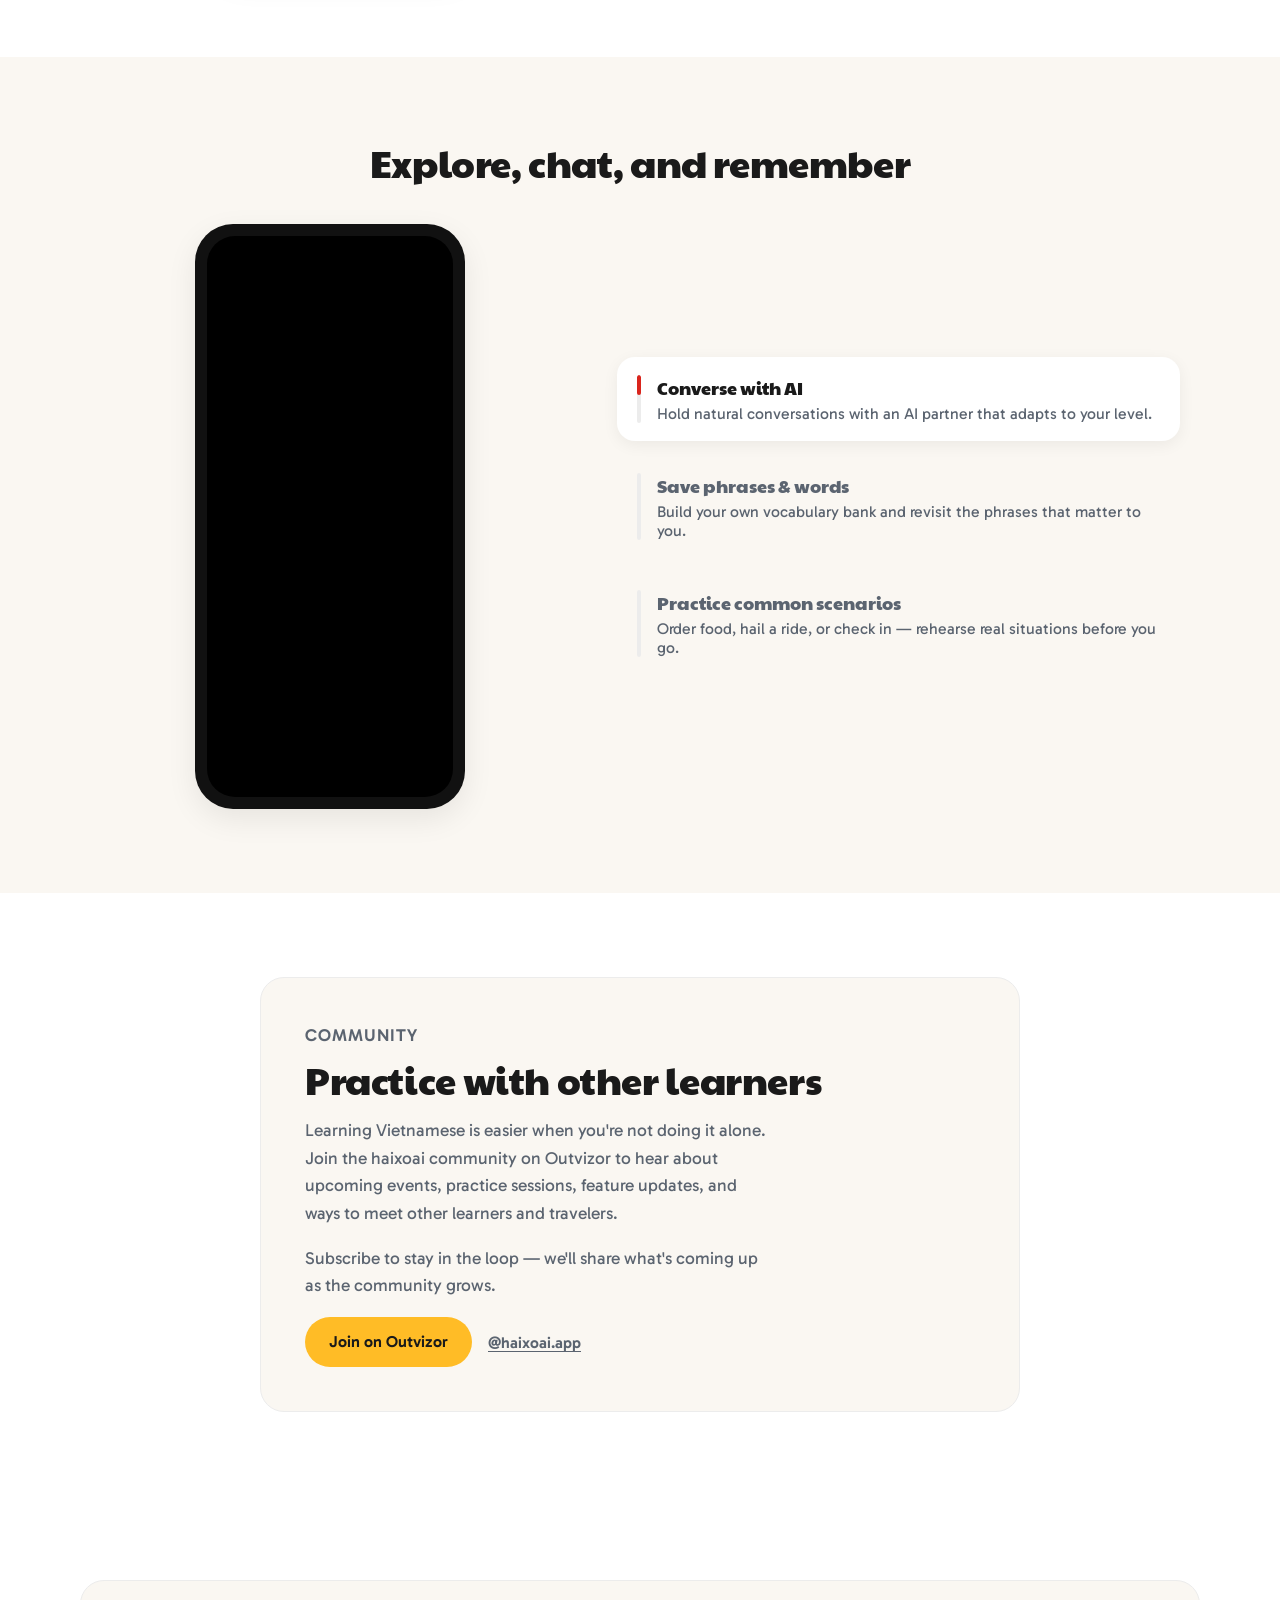
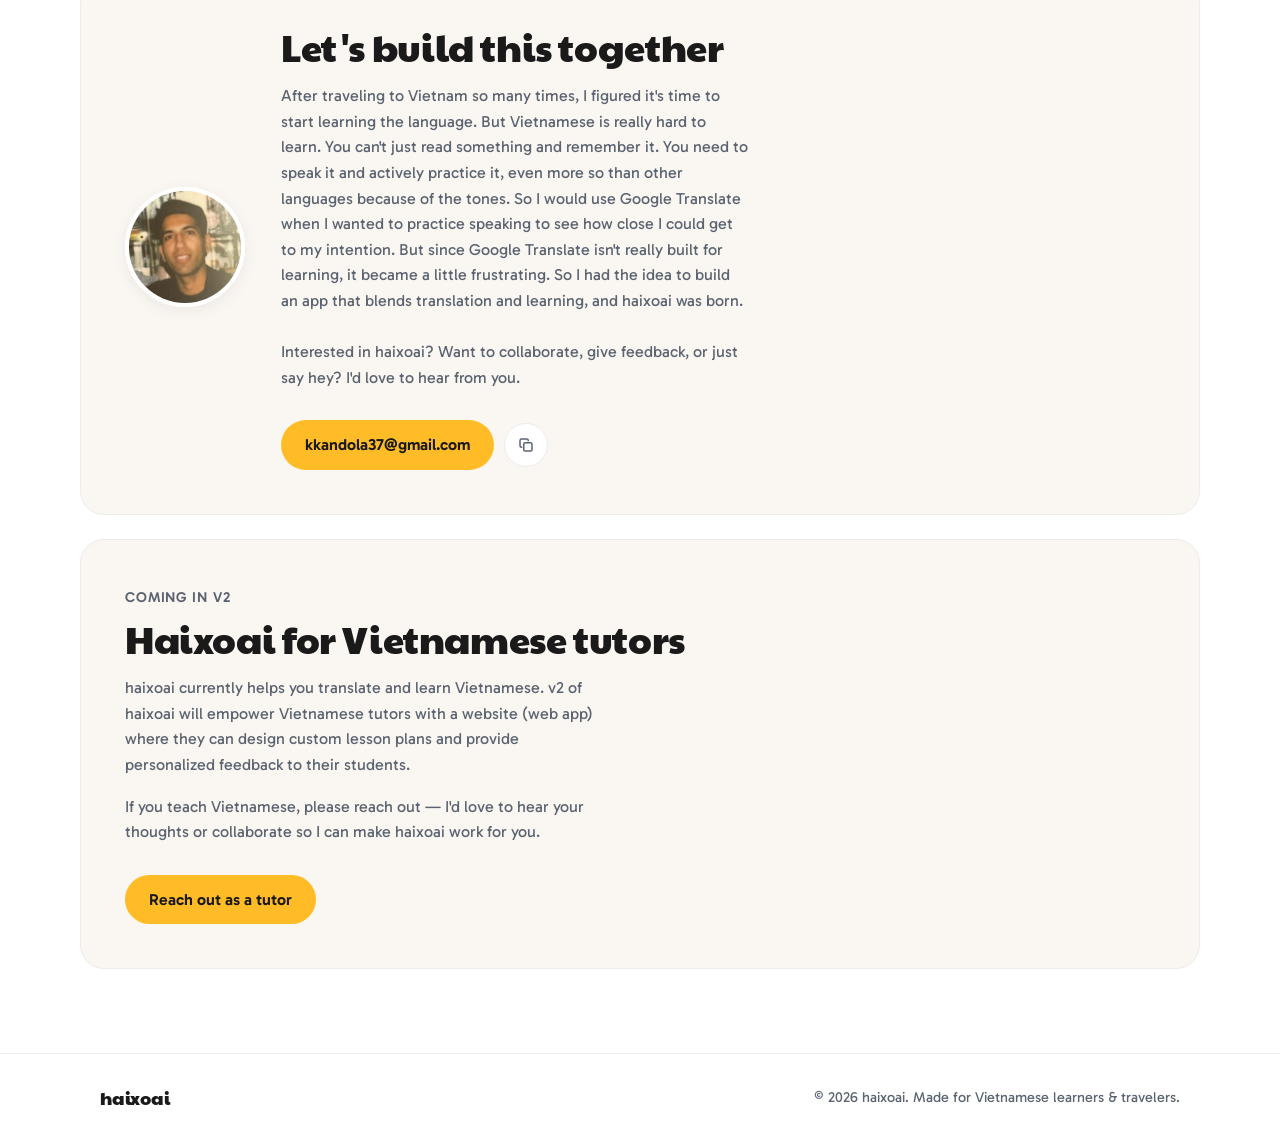
==== commit 7ee10054: "small improvements" ====
--- a/index.html
+++ b/index.html
@@ -198,17 +198,13 @@
           <p>
             Learning Vietnamese is easier when you're not doing it alone. Join the
             haixoai community on Outvizor to hear about upcoming events, practice
-            sessions, and ways to meet other learners and travelers.
+            sessions, feature updates, and ways to meet other learners and travelers.
           </p>
           <p>
             Subscribe to stay in the loop — we'll share what's coming up as the
             community grows.
           </p>
-          <ul class="community-list">
-            <li>Find local and online events to practice Vietnamese</li>
-            <li>Connect with learners at a similar level</li>
-            <li>Get updates on new haixoai features and meetups</li>
-          </ul>
+
           <div class="community-actions">
             <a
               class="email-btn"
@@ -247,7 +243,7 @@
 
             <br><br>
             Interested in haixoai? Want to collaborate, give feedback, or just
-            say hello? I'd love to hear from you.
+            say hey? I'd love to hear from you.
 
           </p>
           <div class="email-row">
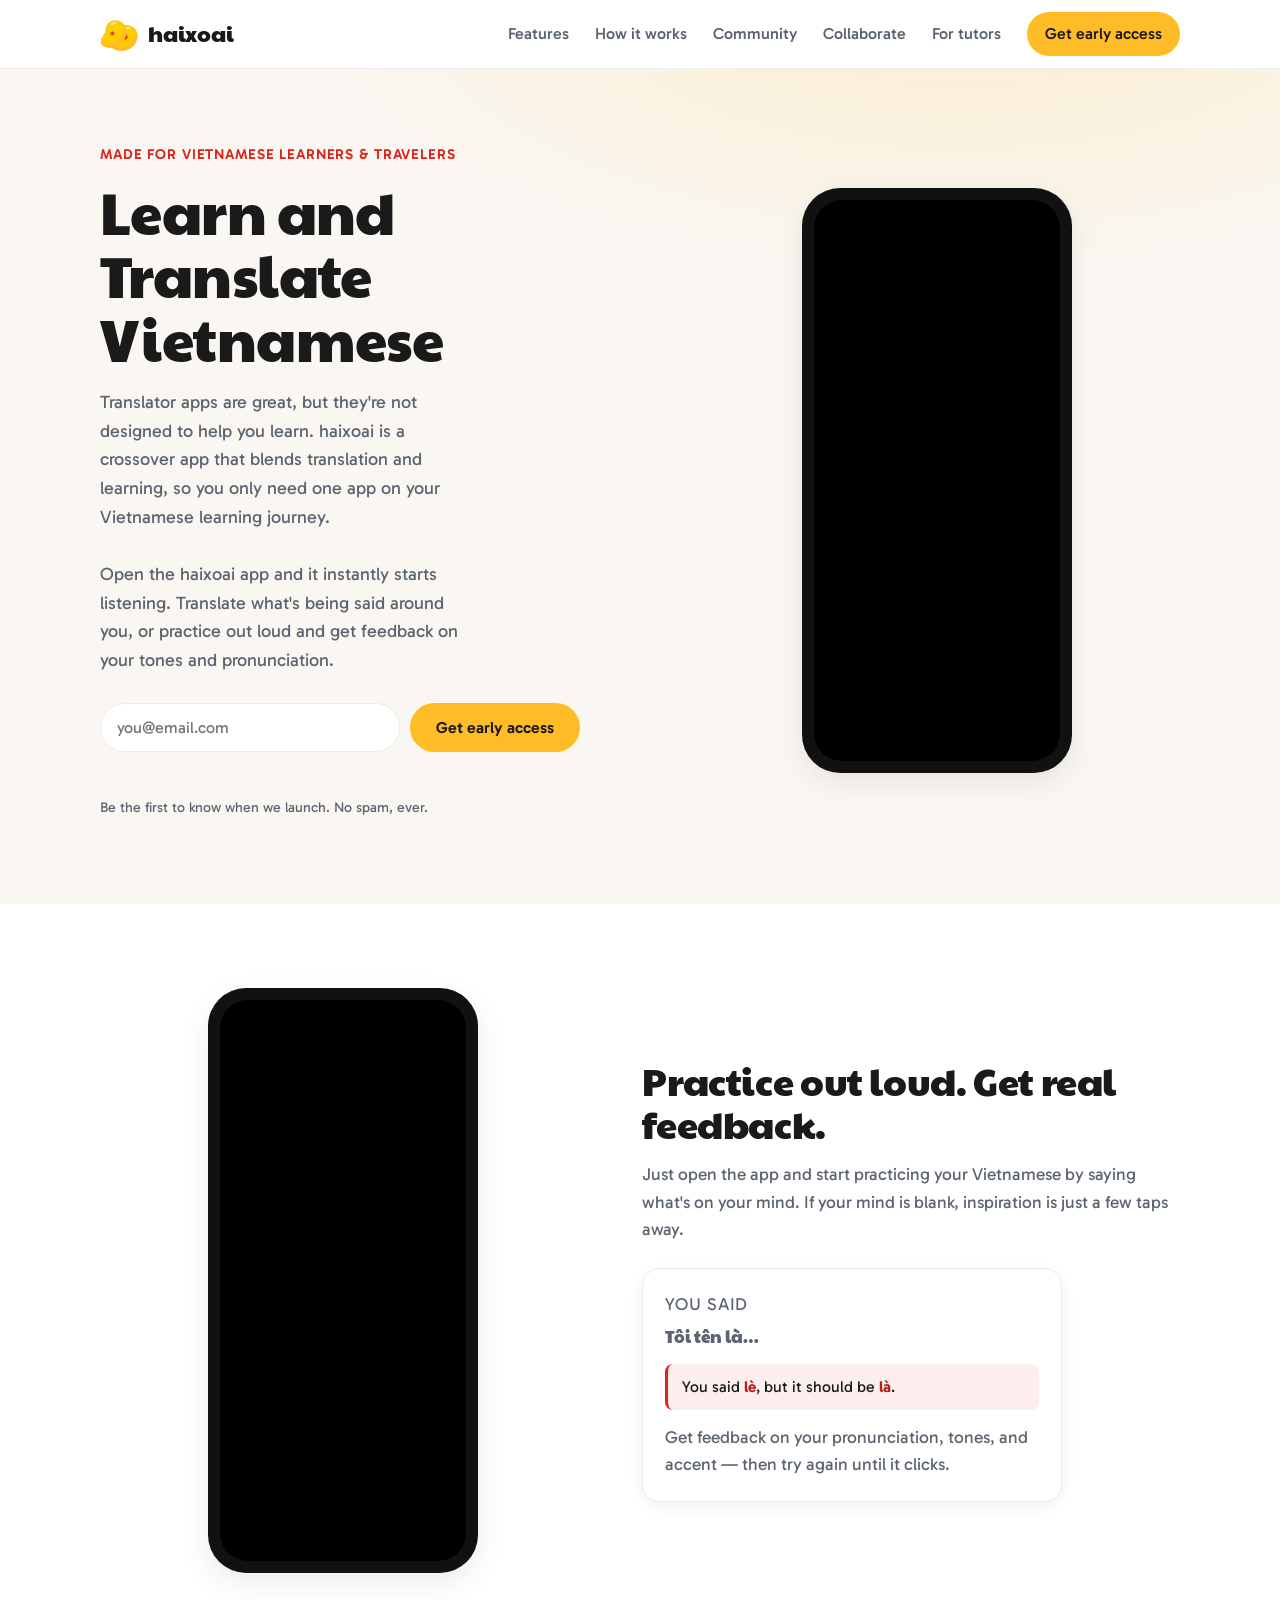
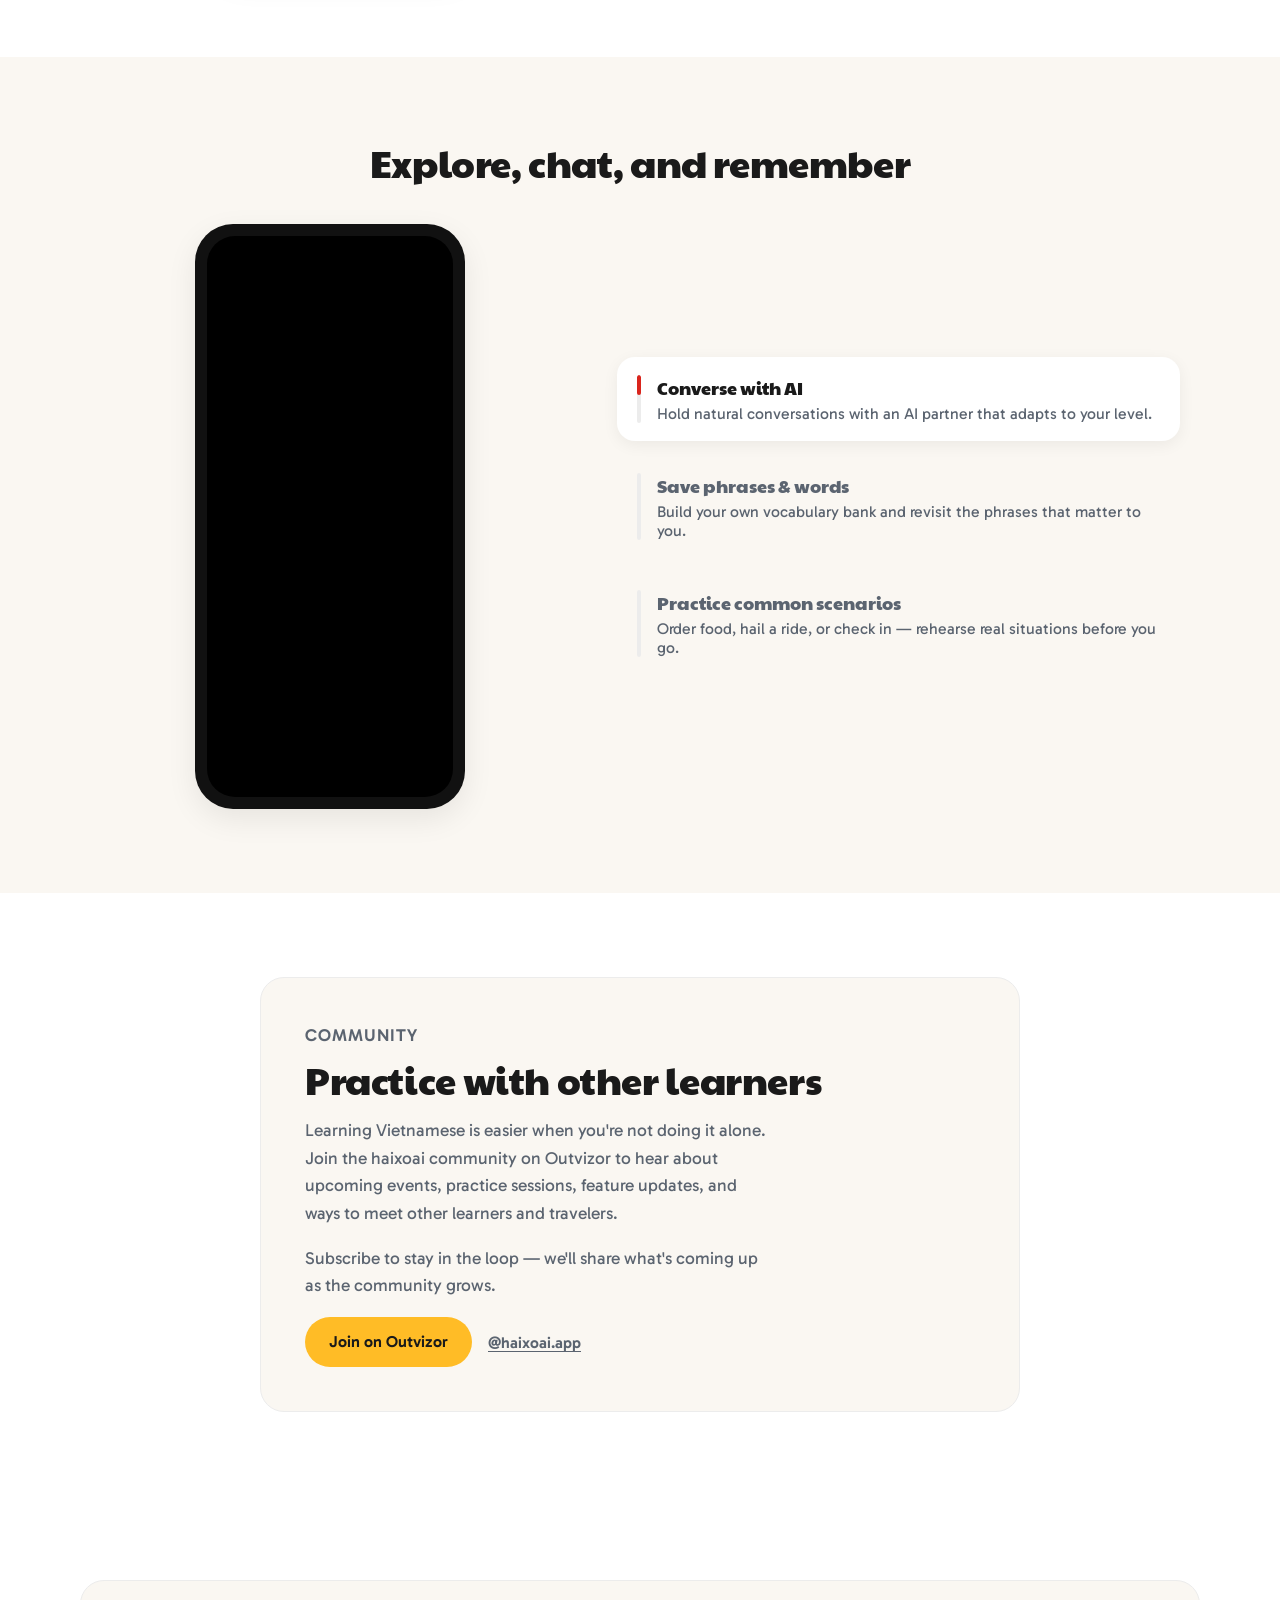
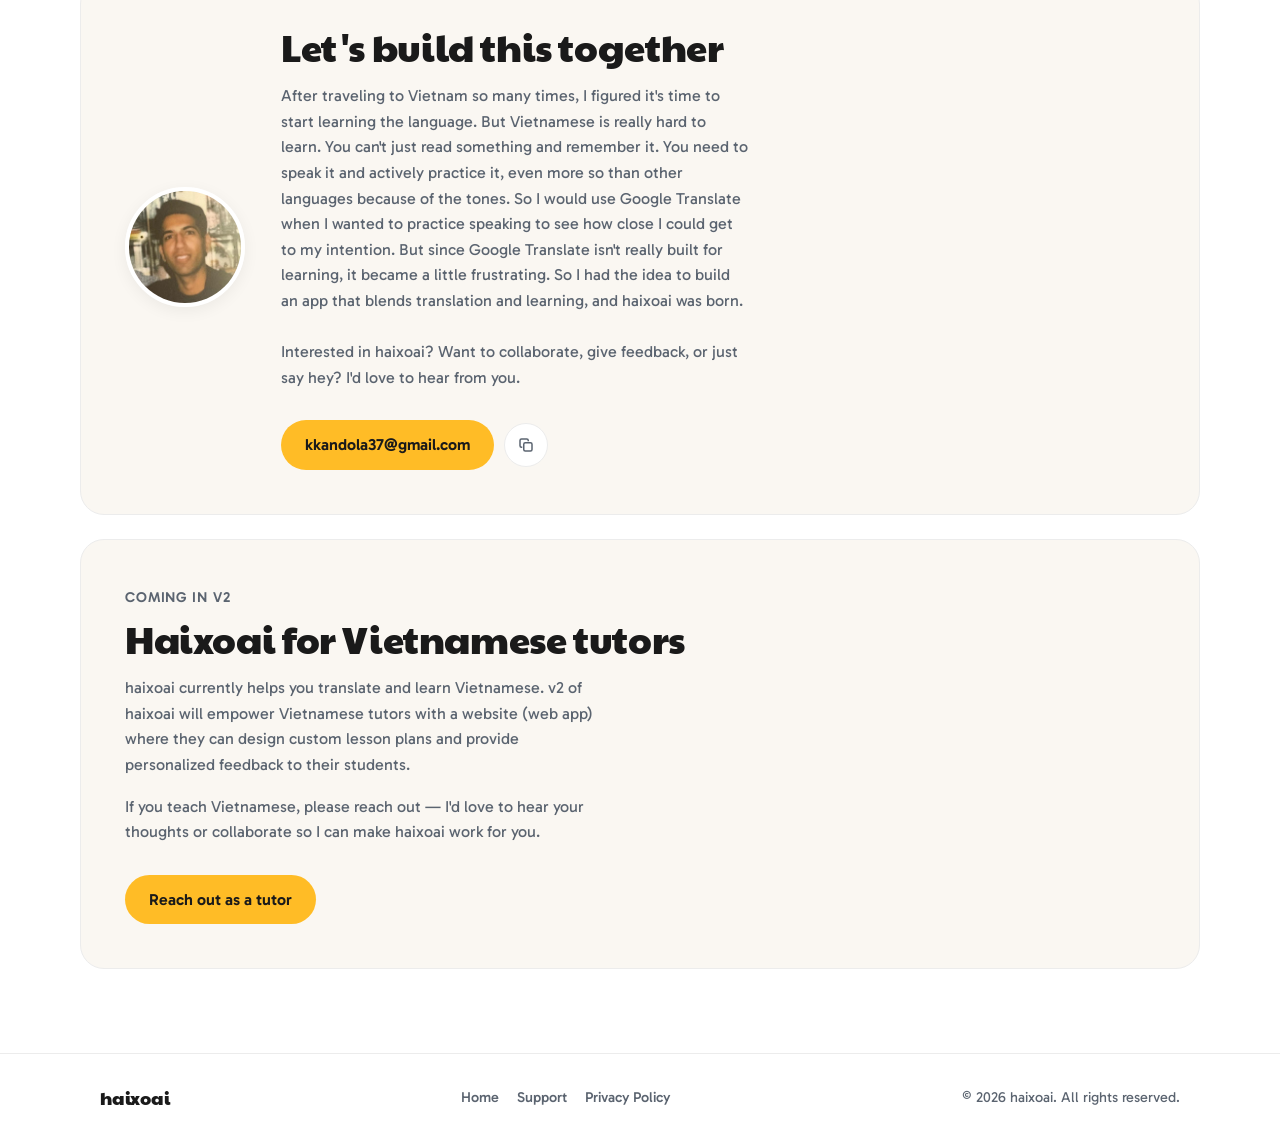
==== commit bcb27379: "small improvements" ====
--- a/index.html
+++ b/index.html
@@ -297,8 +297,13 @@
   <!-- ===== Footer ===== -->
   <footer class="site-footer">
     <div class="container footer-inner">
-      <span class="brand-name small">haixoai</span>
-      <p>&copy; <span id="year"></span> haixoai. Made for Vietnamese learners &amp; travelers.</p>
+      <a class="brand-name small" href="/">haixoai</a>
+      <nav class="footer-nav" aria-label="Legal and support">
+        <a href="/">Home</a>
+        <a href="support.html">Support</a>
+        <a href="privacy.html">Privacy Policy</a>
+      </nav>
+      <p>&copy; <span id="year"></span> haixoai. All rights reserved.</p>
     </div>
   </footer>
 
--- a/styles.css
+++ b/styles.css
@@ -495,10 +495,114 @@
   display: flex;
   align-items: center;
   justify-content: space-between;
-  gap: 12px;
+  gap: 16px;
   flex-wrap: wrap;
 }
 .footer-inner p { margin: 0; color: var(--slate); font-size: 0.9rem; }
+.footer-nav {
+  display: flex;
+  flex-wrap: wrap;
+  gap: 18px;
+}
+.footer-nav a {
+  color: var(--slate);
+  font-size: 0.9rem;
+  font-weight: 500;
+  transition: color 0.15s;
+}
+.footer-nav a:hover,
+.footer-nav a[aria-current="page"] {
+  color: var(--ink);
+}
+.brand-name.small {
+  color: var(--ink);
+  text-decoration: none;
+}
+.brand-name.small:hover { opacity: 0.85; }
+
+/* ===== Legal / support pages ===== */
+.legal-page {
+  padding: 56px 0 84px;
+}
+.legal-content {
+  max-width: 720px;
+}
+.legal-meta {
+  margin: 0 0 10px;
+  color: var(--red);
+  font-weight: 600;
+  font-size: 0.9rem;
+  text-transform: uppercase;
+  letter-spacing: 0.06em;
+}
+.legal-title {
+  font-size: clamp(2rem, 4vw, 2.8rem);
+  margin: 0 0 18px;
+}
+.legal-intro {
+  font-size: 1.12rem;
+  color: var(--slate);
+}
+.legal-content h2 {
+  font-family: "Paytone One", sans-serif;
+  font-size: 1.35rem;
+  font-weight: 400;
+  margin: 36px 0 12px;
+}
+.legal-content h3 {
+  font-family: "Gabarito", sans-serif;
+  font-size: 1.05rem;
+  font-weight: 600;
+  margin: 24px 0 10px;
+}
+.legal-content p,
+.legal-content li {
+  color: var(--slate);
+  line-height: 1.65;
+}
+.legal-content ul {
+  margin: 0 0 16px;
+  padding-left: 1.25rem;
+}
+.legal-content li + li { margin-top: 8px; }
+.legal-content a {
+  color: var(--ink);
+  text-decoration: underline;
+  text-underline-offset: 3px;
+}
+.legal-content a:hover { color: var(--red-dark); }
+.legal-content code {
+  font-size: 0.88em;
+  background: var(--bg-soft);
+  padding: 2px 6px;
+  border-radius: 4px;
+}
+.legal-source-note {
+  margin-top: 40px;
+  padding-top: 20px;
+  border-top: 1px solid var(--line);
+  font-size: 0.88rem;
+}
+.support-card {
+  margin: 28px 0 8px;
+  padding: 28px;
+  background: var(--bg-soft);
+  border: 1px solid var(--line);
+  border-radius: var(--radius);
+}
+.support-card .section-title {
+  font-size: 1.35rem;
+  margin-bottom: 10px;
+}
+.support-note {
+  margin: 14px 0 0;
+  font-size: 0.92rem;
+  color: var(--slate);
+}
+.nav-links a[aria-current="page"] {
+  color: var(--ink);
+  font-weight: 600;
+}
 
 /* ===== Responsive ===== */
 @media (max-width: 860px) {
@@ -523,6 +627,8 @@
   .tutors .collaborate-card { margin-top: 0; }
   .community-card { padding: 32px 22px; }
   .community-actions { justify-content: center; }
+  .footer-inner { flex-direction: column; text-align: center; }
+  .footer-nav { justify-content: center; }
 }
 
 @media (max-width: 460px) {
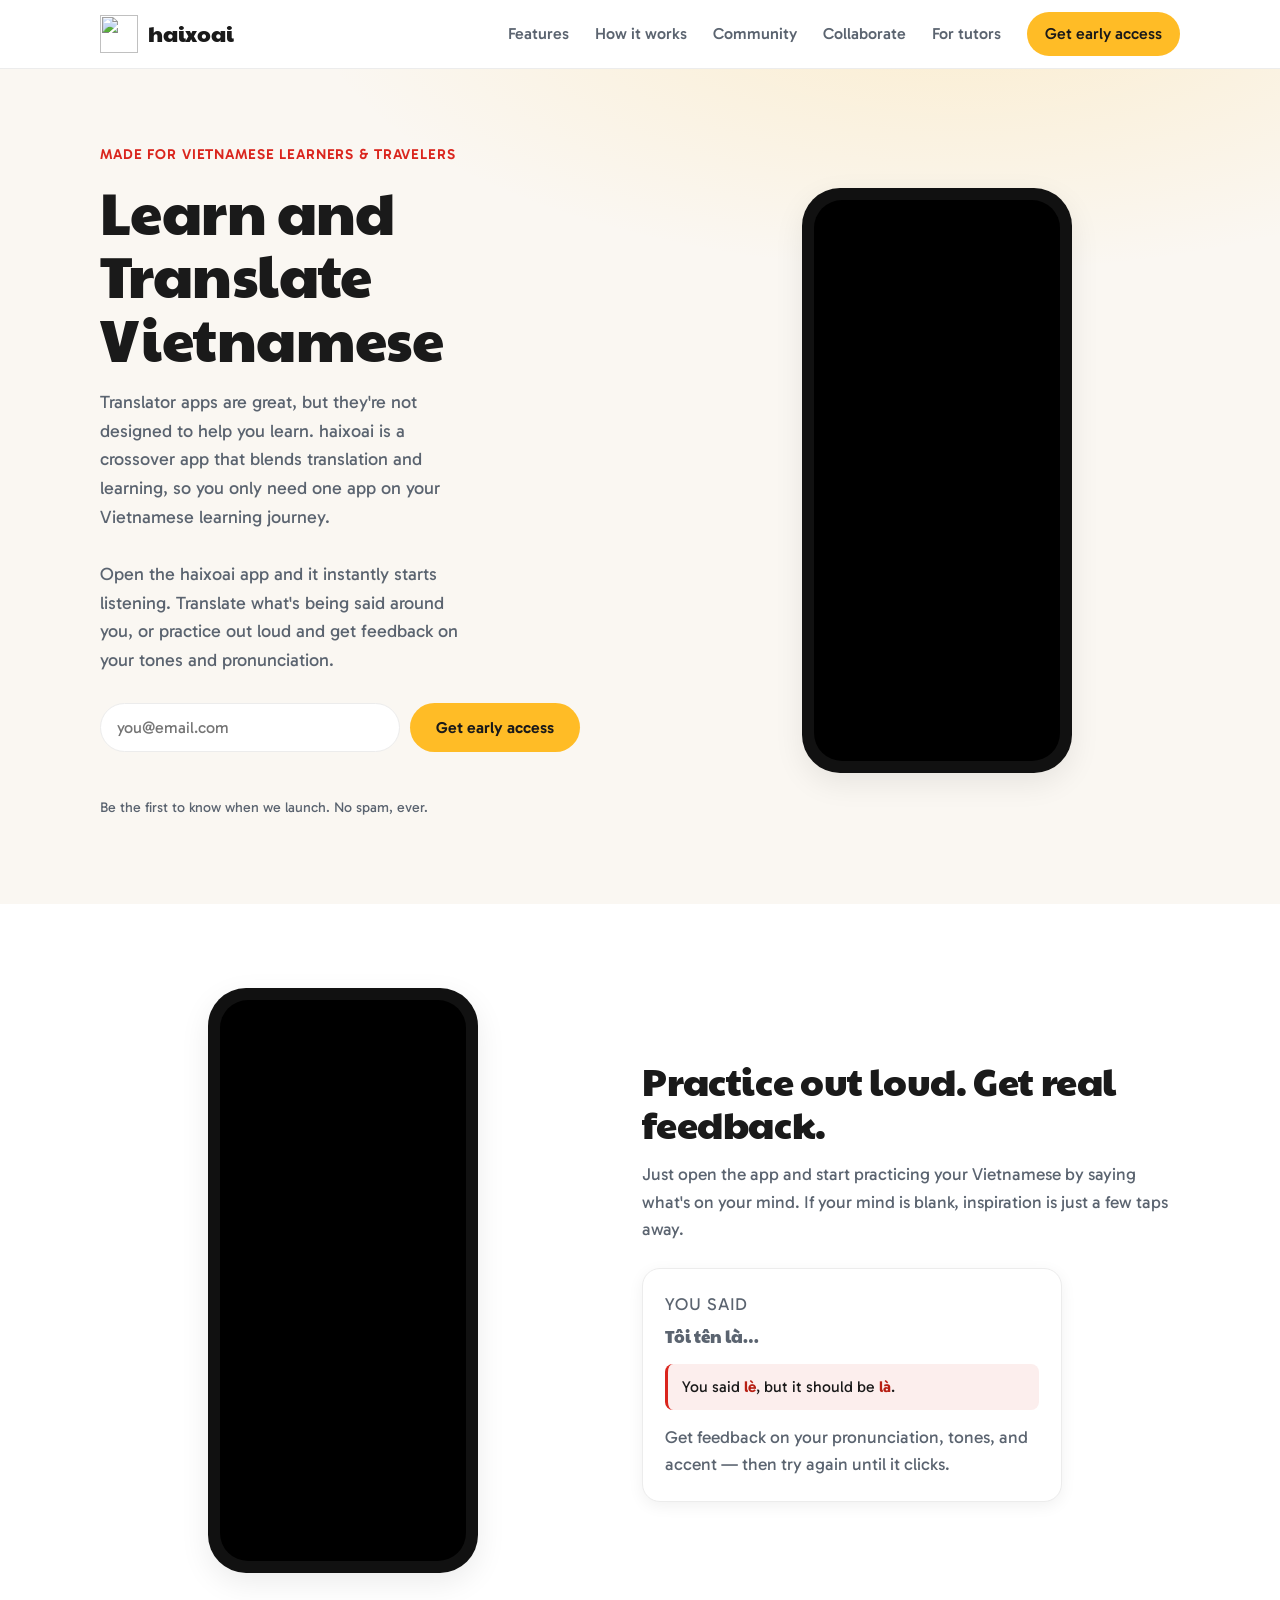
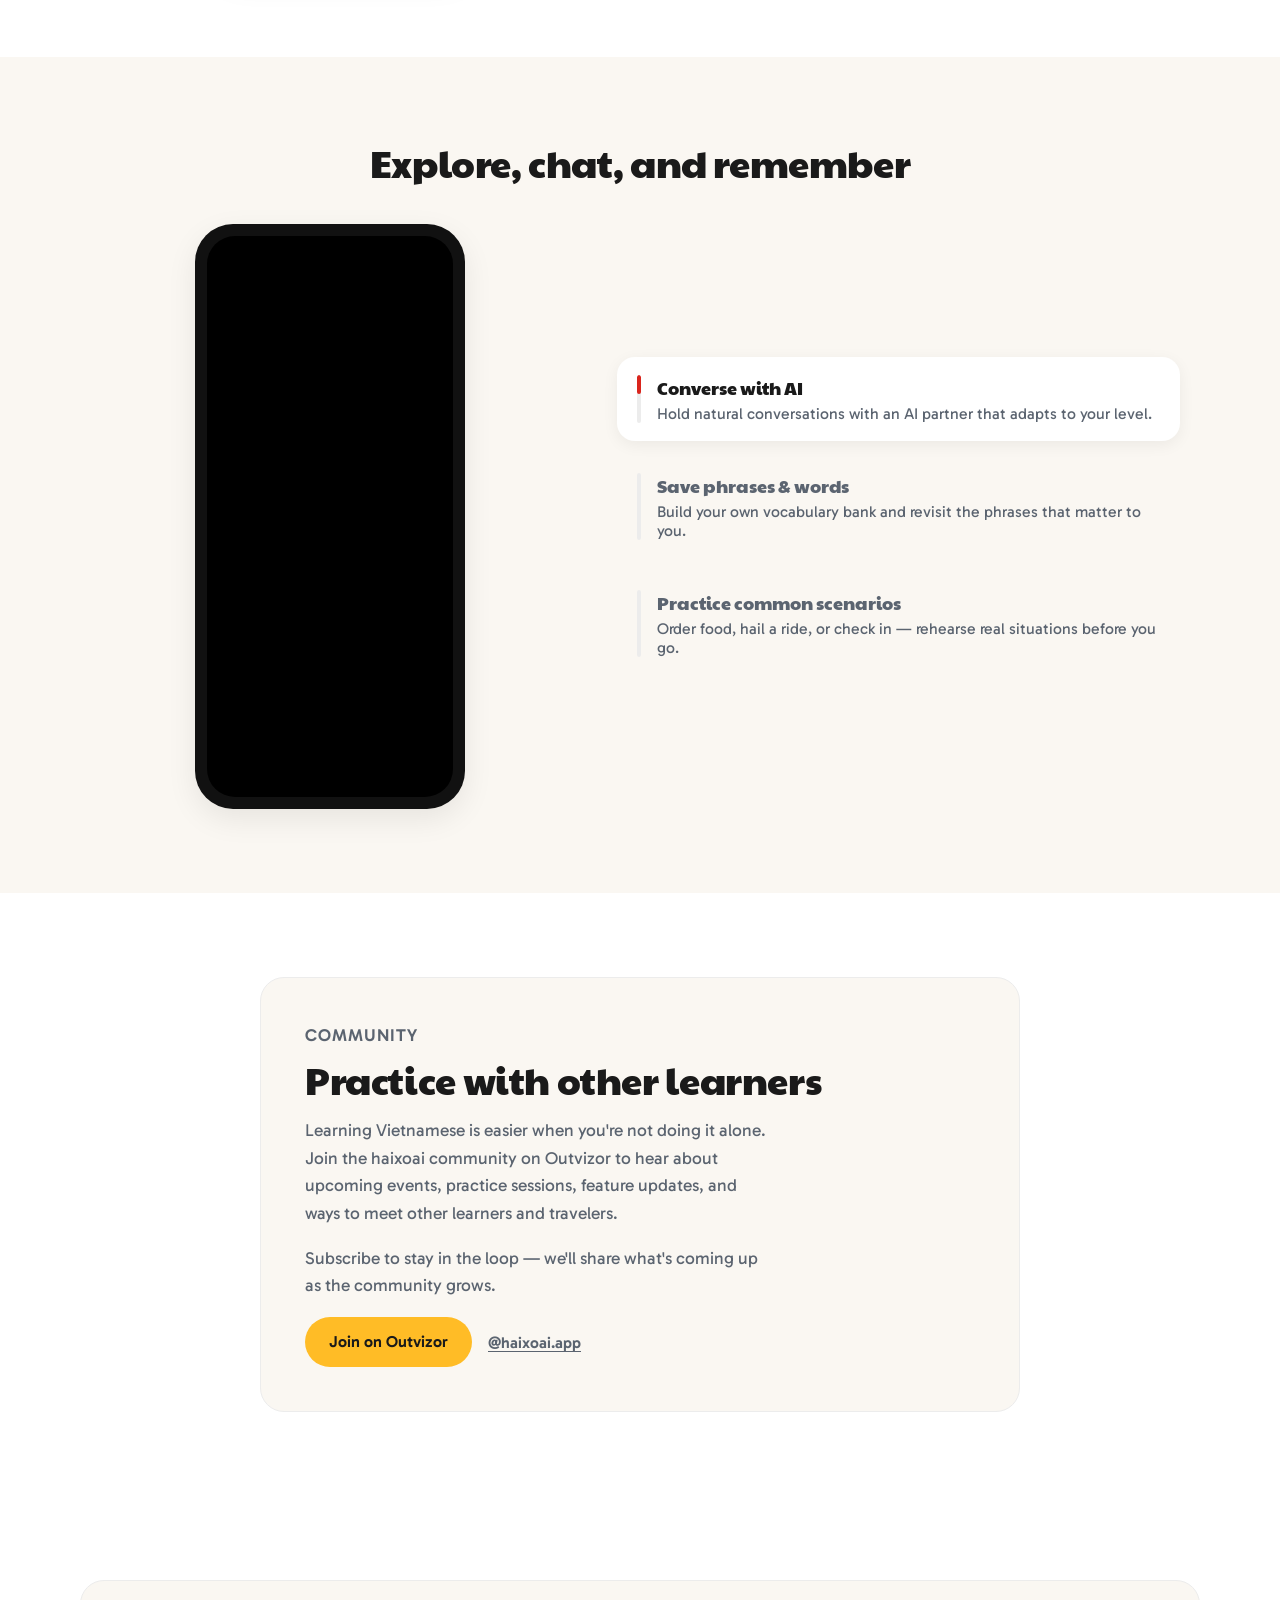
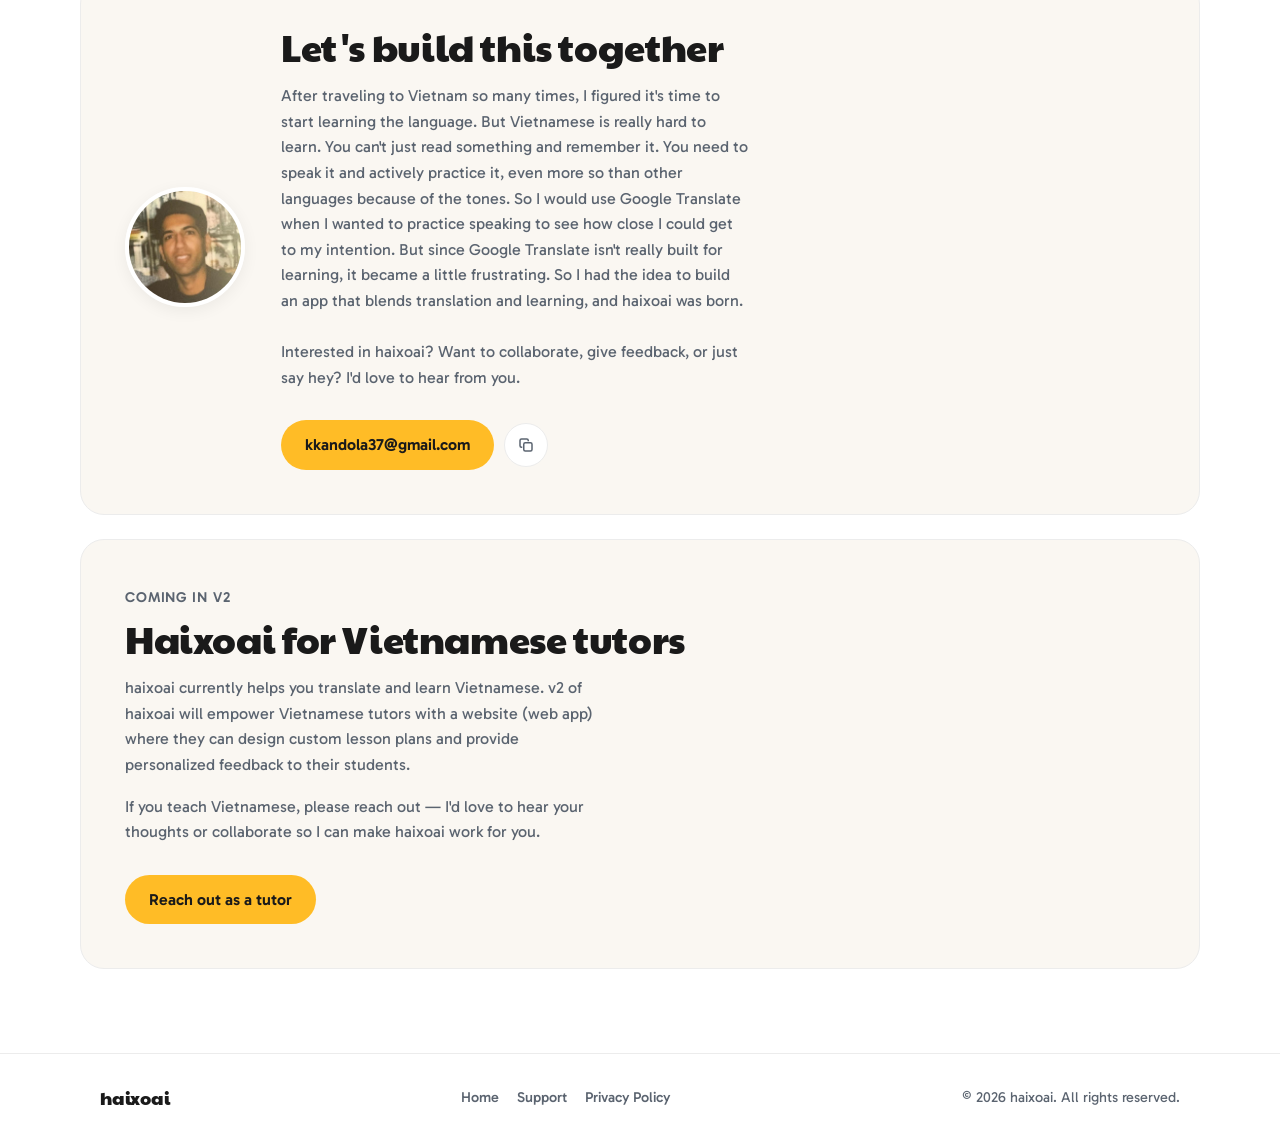
==== commit 67359692: "small improvements" ====
--- a/index.html
+++ b/index.html
@@ -307,6 +307,8 @@
     </div>
   </footer>
 
+  <script src="https://cdn.jsdelivr.net/npm/@supabase/supabase-js@2"></script>
+  <script src="supabase-config.js"></script>
   <script src="app.js"></script>
 </body>
 </html>
--- a/styles.css
+++ b/styles.css
@@ -163,6 +163,10 @@
 }
 .signup-form button:hover { background: var(--yellow-dark); }
 .signup-form button:active { transform: translateY(1px); }
+.signup-form button:disabled {
+  opacity: 0.65;
+  cursor: not-allowed;
+}
 .form-msg {
   flex: 1 1 100%;
   margin: 4px 4px 0;
